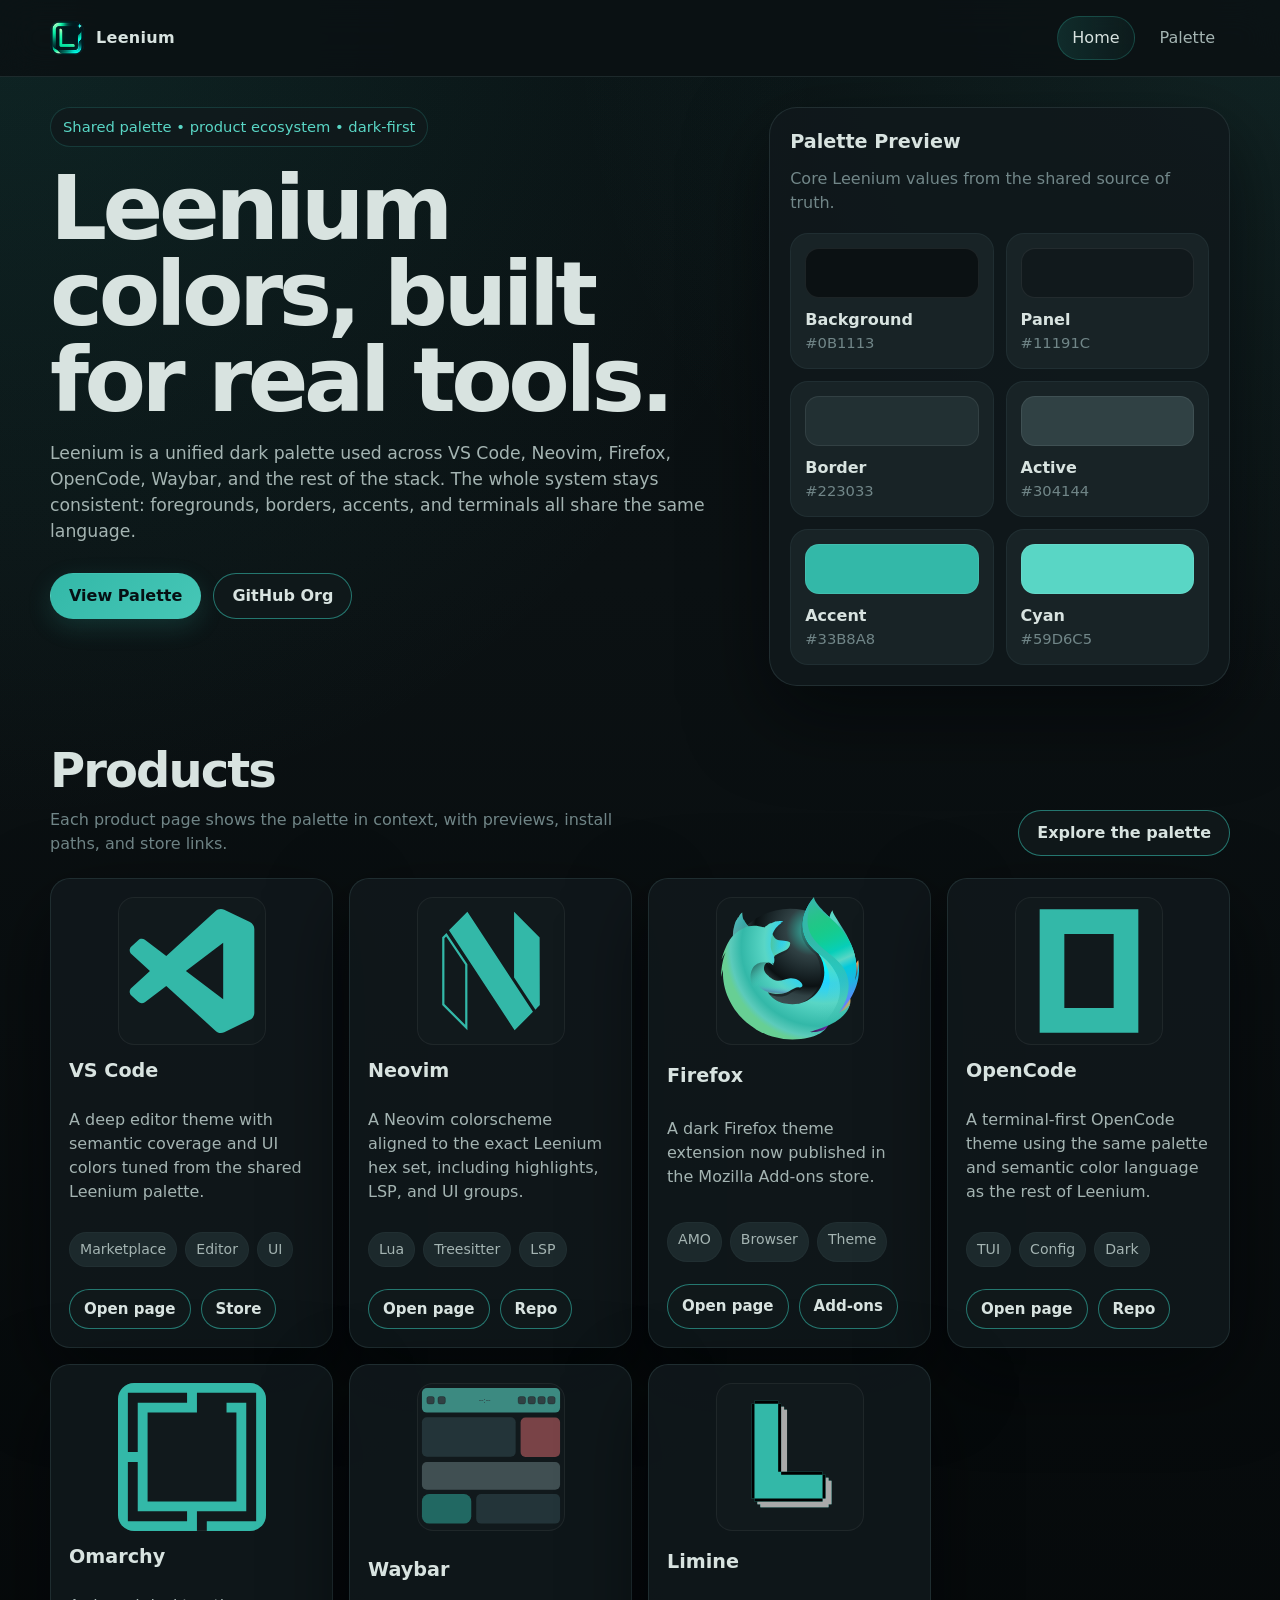
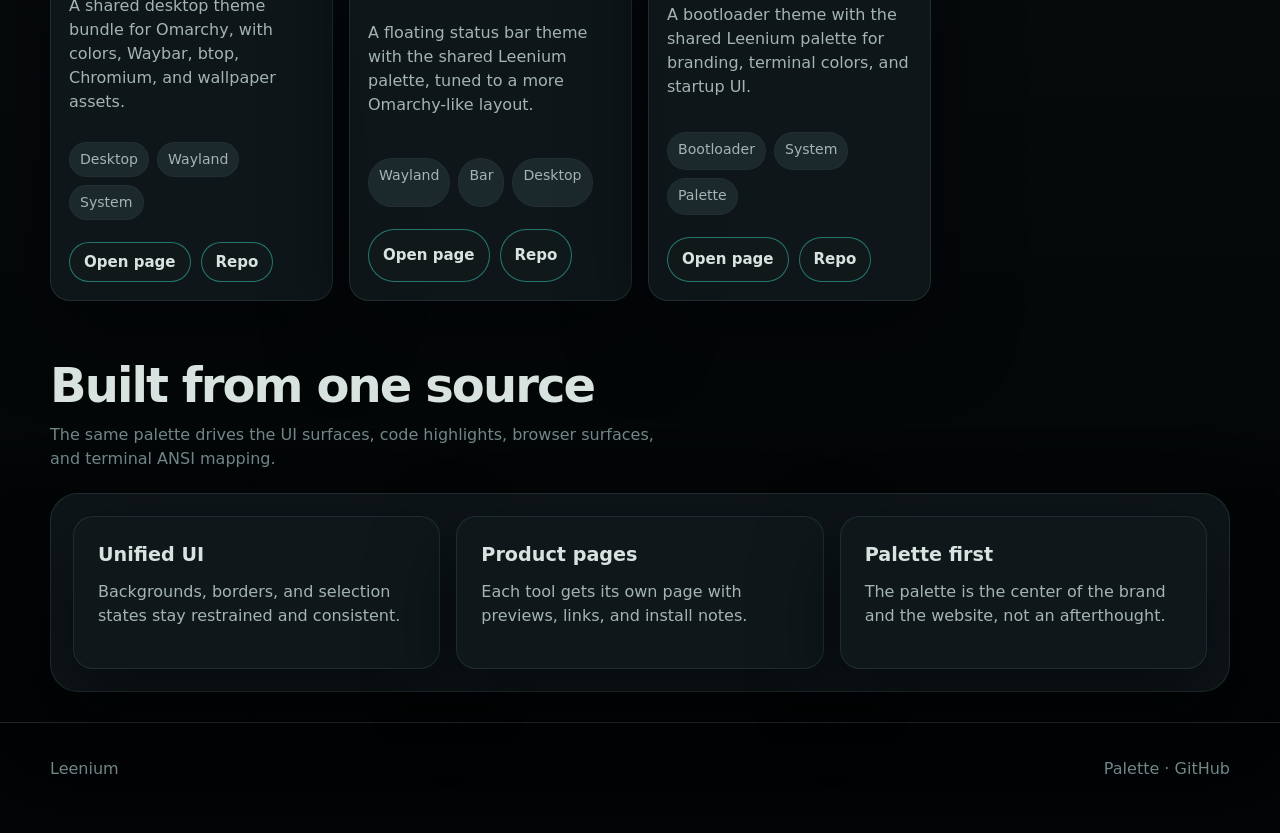
==== index.html @ f68f237d "feat(webpage): add Limine product page and ui improvement" ====
<!doctype html>
<html lang="en">
<head>
  <meta charset="utf-8" />
  <meta name="viewport" content="width=device-width, initial-scale=1" />
  <meta name="description" content="Leenium is a shared dark palette and product ecosystem for VS Code, Neovim, Firefox, OpenCode, Waybar, Limine, and more." />
  <title>Leenium</title>
  <link rel="icon" type="image/png" href="assets/favicon.png" />
  <link rel="stylesheet" href="assets/style.css" />
  <script defer src="assets/loader.js"></script>
</head>
<body>
  <header class="topbar">
    <div class="topbar-inner">
      <a class="brand" href="./">
        <img class="brand-logo" src="assets/navbar-logo.png" alt="" aria-hidden="true" />
        <span>Leenium</span>
      </a>
      <nav class="nav" aria-label="Primary">
        <a href="./" aria-current="page">Home</a>
        <a href="palette.html">Palette</a>
      </nav>
    </div>
  </header>

  <main class="page">
    <section class="hero">
      <div class="hero-grid">
        <div>
          <span class="eyebrow">Shared palette • product ecosystem • dark-first</span>
          <h1>Leenium colors, built for real tools.</h1>
           <p class="lede">Leenium is a unified dark palette used across VS Code, Neovim, Firefox, OpenCode, Waybar, and the rest of the stack. The whole system stays consistent: foregrounds, borders, accents, and terminals all share the same language.</p>
          <div class="actions">
            <a class="button" href="palette.html">View Palette</a>
            <a class="button-secondary" href="https://github.com/drunkleen" target="_blank" rel="noreferrer">GitHub Org</a>
          </div>
        </div>

        <aside class="panel palette-panel">
          <div class="section-title">
            <div>
              <h3>Palette Preview</h3>
              <p>Core Leenium values from the shared source of truth.</p>
            </div>
          </div>
          <div class="swatch-grid">
            <div class="swatch"><div class="sample tone-100"></div><strong>Background</strong><span>#0B1113</span></div>
            <div class="swatch"><div class="sample tone-200"></div><strong>Panel</strong><span>#11191C</span></div>
            <div class="swatch"><div class="sample tone-400"></div><strong>Border</strong><span>#223033</span></div>
            <div class="swatch"><div class="sample tone-500"></div><strong>Active</strong><span>#304144</span></div>
            <div class="swatch"><div class="sample tone-teal"></div><strong>Accent</strong><span>#33B8A8</span></div>
            <div class="swatch"><div class="sample tone-cyan"></div><strong>Cyan</strong><span>#59D6C5</span></div>
          </div>
        </aside>
      </div>
    </section>

    <section class="section">
      <div class="section-title">
        <div>
          <h2>Products</h2>
          <p>Each product page shows the palette in context, with previews, install paths, and store links.</p>
        </div>
        <a class="button-inline" href="palette.html">Explore the palette</a>
      </div>

      <div class="product-grid-cards">
        <article class="product-card">
          <div class="product-mark"><img src="assets/logos/vscode.svg" alt="VS Code mark" /></div>
          <h3>VS Code</h3>
          <p>A deep editor theme with semantic coverage and UI colors tuned from the shared Leenium palette.</p>
          <div class="tag-row">
            <span class="tag">Marketplace</span>
            <span class="tag">Editor</span>
            <span class="tag">UI</span>
          </div>
          <div class="link-row">
            <a class="button-secondary button-mini" href="products/vscode.html">Open page</a>
            <a class="button-secondary button-mini" href="https://marketplace.visualstudio.com/items?itemName=drunkleen.leenium-theme" target="_blank" rel="noreferrer">Store</a>
          </div>
        </article>

        <article class="product-card">
          <div class="product-mark"><img src="assets/logos/nvim.svg" alt="Neovim mark" /></div>
          <h3>Neovim</h3>
          <p>A Neovim colorscheme aligned to the exact Leenium hex set, including highlights, LSP, and UI groups.</p>
          <div class="tag-row">
            <span class="tag">Lua</span>
            <span class="tag">Treesitter</span>
            <span class="tag">LSP</span>
          </div>
          <div class="link-row">
            <a class="button-secondary button-mini" href="products/nvim.html">Open page</a>
            <a class="button-secondary button-mini" href="https://github.com/drunkleen/leenium.nvim" target="_blank" rel="noreferrer">Repo</a>
          </div>
        </article>

        <article class="product-card">
          <div class="product-mark"><img src="assets/logos/firefox.svg" alt="Firefox mark" /></div>
          <h3>Firefox</h3>
          <p>A dark Firefox theme extension now published in the Mozilla Add-ons store.</p>
          <div class="tag-row">
            <span class="tag">AMO</span>
            <span class="tag">Browser</span>
            <span class="tag">Theme</span>
          </div>
          <div class="link-row">
            <a class="button-secondary button-mini" href="products/firefox.html">Open page</a>
            <a class="button-secondary button-mini" href="https://addons.mozilla.org/en-US/firefox/addon/leenium/" target="_blank" rel="noreferrer">Add-ons</a>
          </div>
        </article>

        <article class="product-card">
          <div class="product-mark"><img src="assets/logos/opencode.svg" alt="OpenCode mark" /></div>
          <h3>OpenCode</h3>
          <p>A terminal-first OpenCode theme using the same palette and semantic color language as the rest of Leenium.</p>
          <div class="tag-row">
            <span class="tag">TUI</span>
            <span class="tag">Config</span>
            <span class="tag">Dark</span>
          </div>
          <div class="link-row">
            <a class="button-secondary button-mini" href="products/opencode.html">Open page</a>
            <a class="button-secondary button-mini" href="https://github.com/drunkleen/leenium.opencode" target="_blank" rel="noreferrer">Repo</a>
          </div>
        </article>

        <article class="product-card">
          <div class="product-mark"><img src="assets/logos/omarchy.svg" alt="Omarchy mark" /></div>
          <h3>Omarchy</h3>
          <p>A shared desktop theme bundle for Omarchy, with colors, Waybar, btop, Chromium, and wallpaper assets.</p>
          <div class="tag-row">
            <span class="tag">Desktop</span>
            <span class="tag">Wayland</span>
            <span class="tag">System</span>
          </div>
          <div class="link-row">
            <a class="button-secondary button-mini" href="products/omarchy.html">Open page</a>
            <a class="button-secondary button-mini" href="https://github.com/drunkleen/leenium.omarchy" target="_blank" rel="noreferrer">Repo</a>
          </div>
        </article>

        <article class="product-card">
          <div class="product-mark"><img src="assets/logos/waybar.svg" alt="Waybar mark" /></div>
          <h3>Waybar</h3>
          <p>A floating status bar theme with the shared Leenium palette, tuned to a more Omarchy-like layout.</p>
          <div class="tag-row">
            <span class="tag">Wayland</span>
            <span class="tag">Bar</span>
            <span class="tag">Desktop</span>
          </div>
          <div class="link-row">
            <a class="button-secondary button-mini" href="products/waybar.html">Open page</a>
            <a class="button-secondary button-mini" href="https://github.com/drunkleen/leenium.waybar" target="_blank" rel="noreferrer">Repo</a>
          </div>
        </article>

        <article class="product-card">
          <div class="product-mark"><img src="assets/logos/limine.svg" alt="Limine mark" /></div>
          <h3>Limine</h3>
          <p>A bootloader theme with the shared Leenium palette for branding, terminal colors, and startup UI.</p>
          <div class="tag-row">
            <span class="tag">Bootloader</span>
            <span class="tag">System</span>
            <span class="tag">Palette</span>
          </div>
          <div class="link-row">
            <a class="button-secondary button-mini" href="products/limine.html">Open page</a>
            <a class="button-secondary button-mini" href="https://github.com/drunkleen/leenium.limine" target="_blank" rel="noreferrer">Repo</a>
          </div>
        </article>
      </div>
    </section>

    <section class="section">
      <div class="section-title">
        <div>
          <h2>Built from one source</h2>
          <p>The same palette drives the UI surfaces, code highlights, browser surfaces, and terminal ANSI mapping.</p>
        </div>
      </div>

      <div class="panel" style="padding: 22px;">
        <div class="feature-grid grid-3">
          <div class="detail-card" style="margin: 0;">
            <h3>Unified UI</h3>
            <p>Backgrounds, borders, and selection states stay restrained and consistent.</p>
          </div>
          <div class="detail-card" style="margin: 0;">
            <h3>Product pages</h3>
            <p>Each tool gets its own page with previews, links, and install notes.</p>
          </div>
          <div class="detail-card" style="margin: 0;">
            <h3>Palette first</h3>
            <p>The palette is the center of the brand and the website, not an afterthought.</p>
          </div>
        </div>
      </div>
    </section>
  </main>

  <footer class="footer">
    <div class="page footer-inner">
      <span>Leenium</span>
      <span><a href="palette.html">Palette</a> · <a href="https://github.com/drunkleen" target="_blank" rel="noreferrer">GitHub</a></span>
    </div>
  </footer>
</body>
</html>
---- assets/style.css ----
:root {
  --bg: #0b1113;
  --bg-elevated: #11191c;
  --bg-popup: #182326;
  --bg-hover: #223033;
  --bg-active: #304144;
  --bg-selection: #365156;
  --fg: #d8e3e0;
  --fg-soft: #a4b4b2;
  --fg-muted: #718688;
  --accent: #33b8a8;
  --cyan: #59d6c5;
  --emerald: #4dba7a;
  --blue: #5e9bff;
  --yellow: #d9c76b;
  --orange: #f4a259;
  --red: #e16f73;
  --shadow: 0 30px 80px rgba(2, 4, 5, 0.55);
  --radius-xl: 28px;
  --radius-lg: 20px;
  --radius-md: 16px;
  --radius-sm: 12px;
  --page-width: 1180px;
}

* {
  box-sizing: border-box;
}

html {
  scroll-behavior: smooth;
}

body {
  margin: 0;
  font-family: Inter, ui-sans-serif, system-ui, -apple-system, BlinkMacSystemFont, "Segoe UI", sans-serif;
  background:
    radial-gradient(circle at top left, rgba(51, 184, 168, 0.12), transparent 30%),
    radial-gradient(circle at top right, rgba(89, 214, 197, 0.10), transparent 26%),
    linear-gradient(180deg, #091012 0%, #0b1113 24%, #020405 100%);
  color: var(--fg);
  line-height: 1.5;
}

body.has-nav-open {
  overflow: hidden;
}

a {
  color: inherit;
  text-decoration: none;
}

a:hover {
  color: var(--cyan);
}

img {
  display: block;
  max-width: 100%;
}

.page-loader {
  position: fixed;
  inset: 0;
  z-index: 999;
  display: grid;
  place-items: center;
  background: rgba(2, 4, 5, 0.72);
  backdrop-filter: blur(18px);
  opacity: 1;
  transition: opacity 180ms ease, visibility 180ms ease;
}

.page-loader.is-hidden {
  opacity: 0;
  visibility: hidden;
  pointer-events: none;
}

.page-loader-card {
  display: grid;
  justify-items: center;
  gap: 14px;
  padding: 26px 30px;
  border-radius: 24px;
  background: rgba(17, 25, 28, 0.94);
  border: 1px solid rgba(34, 48, 51, 0.92);
  box-shadow: var(--shadow);
}

.page-loader-mark {
  width: 58px;
  height: 58px;
  border-radius: 18px;
  border: 2px solid rgba(89, 214, 197, 0.16);
  border-top-color: var(--cyan);
  border-right-color: var(--accent);
  animation: loader-spin 0.9s linear infinite;
}

.page-loader-title {
  font-weight: 700;
  letter-spacing: 0.02em;
}

.page-loader-subtitle {
  color: var(--fg-muted);
  font-size: 0.94rem;
}

@keyframes loader-spin {
  to { transform: rotate(360deg); }
}

@media (prefers-reduced-motion: reduce) {
  html {
    scroll-behavior: auto;
  }

  .page-loader,
  .page-loader-mark,
  .button,
  .button-secondary,
  .button-inline,
  .nav,
  .nav a,
  .nav-toggle,
  .nav-backdrop,
  .nav-toggle-bars span {
    transition: none;
    animation: none;
  }

  .button:hover,
  .button-secondary:hover,
  .button-inline:hover,
  .nav a:hover,
  .nav-toggle:hover {
    transform: none;
  }
}

.page {
  width: min(var(--page-width), calc(100% - 32px));
  margin: 0 auto;
}

.topbar {
  position: sticky;
  top: 0;
  z-index: 20;
  backdrop-filter: blur(18px);
  background: rgba(11, 17, 19, 0.86);
  border-bottom: 1px solid rgba(34, 48, 51, 0.8);
}

.topbar-inner {
  width: min(var(--page-width), calc(100% - 32px));
  margin: 0 auto;
  position: relative;
  z-index: 21;
  display: flex;
  flex-wrap: wrap;
  align-items: center;
  justify-content: space-between;
  gap: 18px;
  padding: 16px 0;
}

.brand {
  display: flex;
  align-items: center;
  gap: 12px;
  font-weight: 700;
  letter-spacing: 0.02em;
}

.brand-logo {
  width: 34px;
  height: 34px;
  border-radius: 10px;
  object-fit: cover;
  box-shadow: inset 0 0 0 1px rgba(242, 248, 246, 0.12);
}

.brand-mark {
  width: 34px;
  height: 34px;
  border-radius: 10px;
  background: linear-gradient(135deg, var(--accent), var(--cyan));
  box-shadow: inset 0 0 0 1px rgba(242, 248, 246, 0.12);
}

.nav {
  display: flex;
  flex-wrap: wrap;
  justify-content: flex-end;
  gap: 10px;
}

.nav-toggle {
  display: none;
  align-items: center;
  gap: 10px;
  min-height: 44px;
  padding: 0 14px;
  border-radius: 999px;
  border: 1px solid rgba(34, 48, 51, 0.95);
  background: rgba(17, 25, 28, 0.88);
  color: var(--fg);
  font: inherit;
  font-weight: 700;
  cursor: pointer;
}

.nav-toggle:hover {
  transform: translateY(-1px);

  background: rgba(24, 36, 39, 0.92);
  border-color: rgba(51, 184, 168, 0.65);

  box-shadow:
    0 8px 24px rgba(2, 4, 5, 0.28),
    0 0 18px rgba(51, 184, 168, 0.1);
}

.nav-toggle:active {
  transform: scale(0.96);
}

.nav-toggle-bars {
  width: 18px;
  display: grid;
  gap: 3px;
}

.nav-toggle-bars span {
  display: block;
  height: 2px;
  border-radius: 999px;
  background: currentColor;
  transition: transform 180ms ease, opacity 180ms ease;
}

.topbar.is-nav-open .nav-toggle-bars span:nth-child(1) {
  transform: translateY(5px) rotate(45deg);
}

.topbar.is-nav-open .nav-toggle-bars span:nth-child(2) {
  opacity: 0;
}

.topbar.is-nav-open .nav-toggle-bars span:nth-child(3) {
  transform: translateY(-5px) rotate(-45deg);
}

.nav-toggle:focus-visible {
  outline: 2px solid var(--cyan);
  outline-offset: 3px;
}

.nav-backdrop {
  position: fixed;
  inset: 0;
  z-index: 19;
  background: rgba(2, 4, 5, 0.58);
  backdrop-filter: blur(4px);
  opacity: 0;
  visibility: hidden;
  pointer-events: none;
  transition: opacity 220ms ease, visibility 220ms ease;
}

.nav-backdrop.is-visible {
  opacity: 1;
  visibility: visible;
  pointer-events: auto;
}

.nav a {
  padding: 9px 14px;
  border-radius: 999px;
  color: var(--fg-soft);
  border: 1px solid transparent;
}

.nav a[aria-current="page"],
.nav a.is-active {
  color: var(--fg);

  background:
    linear-gradient(
      90deg,
      rgba(51, 184, 168, 0.16),
      rgba(51, 184, 168, 0.05)
    );

  border-color: rgba(51, 184, 168, 0.26);
}

.nav a[aria-current="page"]::before,
.nav a.is-active::before {
  content: "";

  width: 4px;
  height: 18px;
  flex-shrink: 0;

  border-radius: 999px;

  background: linear-gradient(
    to bottom,
    var(--accent),
    var(--cyan)
  );

  box-shadow: 0 0 12px rgba(51, 184, 168, 0.45);
}

.topbar.is-nav-open .nav {
  max-height: min(72vh, 420px);

  overflow-y: auto;
  overscroll-behavior: contain;

  scrollbar-width: none;
}

.topbar.is-nav-open .nav::-webkit-scrollbar {
  display: none;
}

.hero,
.section,
.product-hero {
  padding: 30px 0;
}

.hero-grid,
.product-grid {
  display: grid;
  grid-template-columns: 1.2fr 0.8fr;
  gap: 28px;
  align-items: start;
}

.eyebrow {
  display: inline-flex;
  align-items: center;
  gap: 8px;
  padding: 8px 12px;
  border-radius: 999px;
  border: 1px solid rgba(51, 184, 168, 0.2);
  background: rgba(17, 25, 28, 0.8);
  color: var(--cyan);
  font-size: 0.92rem;
}

h1,
h2,
h3,
p {
  margin-top: 0;
}

h1 {
  font-size: clamp(3rem, 7vw, 5.8rem);
  line-height: 0.96;
  margin: 18px 0 18px;
  letter-spacing: -0.05em;
}

h2 {
  font-size: clamp(2rem, 4vw, 3rem);
  line-height: 1;
  letter-spacing: -0.04em;
  margin-bottom: 14px;
}

h3 {
  font-size: 1.2rem;
  margin-bottom: 10px;
}

.lede {
  max-width: 62ch;
  color: var(--fg-soft);
  font-size: 1.08rem;
}

.actions {
  display: flex;
  flex-wrap: wrap;
  gap: 12px;
  margin-top: 28px;
}

.button,
.button-secondary,
.button-inline {
  position: relative;
  overflow: hidden;

  display: inline-flex;
  align-items: center;
  justify-content: center;
  gap: 10px;

  min-height: 46px;
  padding: 0 18px;

  border-radius: 999px;
  border: 1px solid transparent;

  font-weight: 700;
  cursor: pointer;

  transition:
    transform .28s cubic-bezier(.22,1,.36,1),
    box-shadow .28s cubic-bezier(.22,1,.36,1),
    background-color .28s ease,
    border-color .28s ease,
    color .28s ease;
}

.button-mini {
  min-height: 40px;
  padding: 0 14px;
  font-size: 0.94rem;
}

.button {
  color: #061013;

  background: linear-gradient(
      135deg,
      var(--accent),
      var(--cyan)
  );

  background-size: 200% 200%;

  box-shadow:
      0 8px 24px rgba(51,184,168,.18);
}

.button-secondary,
.button-inline {
  background: rgba(17,25,28,.85);

  border-color: rgba(51,184,168,.6);

  box-shadow:
      inset 0 0 0 0 rgba(51,184,168,.15);
}

.button-secondary:hover,
.button-inline:hover {
  transform: translateY(-3px);

  background: rgba(51,184,168,.14);

  border-color: var(--accent);

  box-shadow:
      inset 0 0 20px rgba(51,184,168,.08),
      0 10px 30px rgba(51,184,168,.18);
}

.button:hover {
  transform: translateY(-3px) scale(1.02);

  background-position: 100% 0;

  box-shadow:
      0 16px 40px rgba(51,184,168,.28),
      0 0 24px rgba(51,184,168,.25);

  color: #061013;
}

.button-secondary:hover,
.button-inline:hover {
  color: var(--fg);
}

.button::before,
.button-secondary::before,
.button-inline::before {
    content: "";

    position: absolute;
    inset: 0;

    background: linear-gradient(
        120deg,
        transparent 20%,
        rgba(255,255,255,.35) 50%,
        transparent 80%
    );

    transform: translateX(-120%);
    transition: transform .7s ease;
}

.button:hover::before,
.button-secondary:hover::before,
.button-inline:hover::before {
    transform: translateX(120%);
}

.button:active,
.button-secondary:active,
.button-inline:active {
    transform: translateY(1px) scale(.98);
    transition-duration: .08s;
}

.panel {
  background: rgba(17, 25, 28, 0.88);
  border: 1px solid rgba(34, 48, 51, 0.95);
  border-radius: var(--radius-xl);
  box-shadow: var(--shadow);
}

.palette-panel {
  padding: 20px;
}

.palette-panel .section-title {
  margin-bottom: 18px;
}

.swatch-grid {
  display: grid;
  grid-template-columns: repeat(2, minmax(0, 1fr));
  gap: 12px;
}

.swatch {
  padding: 14px;
  border-radius: 18px;
  background: var(--bg-popup);
  border: 1px solid rgba(34, 48, 51, 0.9);
}

.swatch .sample {
  height: 50px;
  border-radius: 14px;
  border: 1px solid rgba(242, 248, 246, 0.08);
  margin-bottom: 10px;
}

.swatch strong,
.swatch span {
  display: block;
}

.swatch span {
  color: var(--fg-muted);
  font-size: 0.92rem;
}

.feature-grid,
.product-grid-cards,
.mini-grid {
  display: grid;
  gap: 16px;
}

.grid-3 {
  grid-template-columns: repeat(3, minmax(0, 1fr));
}

.swatch-grid-wide {
  grid-template-columns: repeat(4, minmax(0, 1fr));
}

.product-grid-cards {
  grid-template-columns: repeat(4, minmax(0, 1fr));
}

.product-card,
.detail-card,
.info-card,
.preview-card {
  background: rgba(17, 25, 28, 0.88);
  border: 1px solid rgba(34, 48, 51, 0.9);
  border-radius: var(--radius-lg);
  box-shadow: var(--shadow);
}

.product-card {
  padding: 18px;
  display: grid;
  gap: 12px;
}

.product-heading {
  display: flex;
  align-items: center;
  gap: 16px;
  margin-bottom: 6px;
}

.product-mark-large {
  width: 200px;
  height: 200px;
  border-radius: 18px;
  flex: 0 0 auto;
}

.product-mark {
  width: 160px;
  height: 160px;
  border-radius: 16px;
  display: grid;
  place-items: center;
  background: var(--bg-elevated);
  box-shadow: inset 0 0 0 1px rgba(242, 248, 246, 0.06);
  overflow: hidden;
}

.product-card .product-mark {
  width: 148px;
  height: 148px;
  justify-self: center;
}

.product-mark svg {
  width: 100%;
  height: 100%;
  display: block;
}

.product-mark img {
  width: 100%;
  height: 100%;
  display: block;
  object-fit: contain;
}

.mark-stroke {
  fill: none;
  stroke: #061013;
  stroke-width: 4;
  stroke-linecap: round;
  stroke-linejoin: round;
}

.mark-fill {
  fill: #061013;
}

.mark-accent {
  fill: var(--bg);
}

.product-card p,
.detail-card p,
.info-card p {
  color: var(--fg-soft);
}

.tag-row {
  display: flex;
  flex-wrap: wrap;
  gap: 8px;
}

.tag {
  font-size: 0.88rem;
  padding: 6px 10px;
  border-radius: 999px;
  background: rgba(34, 48, 51, 0.75);
  color: var(--fg-soft);
  border: 1px solid rgba(34, 48, 51, 0.95);
}

.link-row {
  display: flex;
  flex-wrap: wrap;
  gap: 10px;
  margin-top: 10px;
}

.link-row a {
  color: inherit;
}

.link-list a {
  color: var(--cyan);
}

.table-wrap {
  overflow-x: auto;
  border-radius: var(--radius-lg);
  border: 1px solid rgba(34, 48, 51, 0.9);
  background: rgba(17, 25, 28, 0.88);
  box-shadow: var(--shadow);
}

table {
  width: 100%;
  border-collapse: collapse;
  min-width: 680px;
}

th,
td {
  padding: 14px 16px;
  border-bottom: 1px solid rgba(34, 48, 51, 0.8);
  text-align: left;
  vertical-align: top;
}

th {
  color: var(--fg);
  background: rgba(24, 35, 38, 0.85);
}

td {
  color: var(--fg-soft);
}

.table-swatch {
  width: 22px;
  height: 22px;
  border-radius: 6px;
  border: 2px solid rgb(255, 255, 255);
  display: inline-block;
  vertical-align: middle;
  flex: 0 0 auto;
}

.hex-with-swatch {
  display: inline-flex;
  align-items: center;
  gap: 10px;
}

.hex-with-swatch code {
  padding: 0;
  background: transparent;
  border: 0;
  color: inherit;
}

.footer {
  padding: 34px 0 52px;
  color: var(--fg-muted);
  border-top: 1px solid rgba(34, 48, 51, 0.8);
}

.footer-inner {
  display: flex;
  flex-wrap: wrap;
  justify-content: space-between;
  gap: 12px;
}

.product-shell {
  padding-bottom: 56px;
}

.preview-card {
  overflow: hidden;
}

.preview-card img {
  width: 100%;
  height: auto;
}

.waybar-preview {
  grid-column: 1 / -1;
}

.waybar-preview .waybar-preview-shell {
  padding: 14px;
  background: rgba(17, 25, 28, 0.88);
  border: 1px solid rgba(34, 48, 51, 0.9);
  border-radius: var(--radius-lg);
  box-shadow: var(--shadow);
}

.waybar-preview img {
  width: 100%;
  height: auto;
  display: block;
  border-radius: 12px;
}

.detail-card {
  padding: 24px;
}

.list {
  margin: 0;
  padding-left: 18px;
  color: var(--fg-soft);
}

.list li + li {
  margin-top: 8px;
}

.code {
  padding: 14px 16px;
  border-radius: 14px;
  background: #020405;
  color: var(--fg);
  border: 1px solid rgba(34, 48, 51, 0.9);
  overflow-x: auto;
}

.section-title {
  display: flex;
  flex-wrap: wrap;
  justify-content: space-between;
  align-items: end;
  gap: 10px;
  margin-bottom: 22px;
}

.section-title p {
  max-width: 60ch;
  color: var(--fg-muted);
  margin: 0;
}

.tone-0 { background: #020405; }
.tone-100 { background: #0b1113; }
.tone-200 { background: #11191c; }
.tone-300 { background: #182326; }
.tone-400 { background: #223033; }
.tone-500 { background: #304144; }
.tone-600 { background: #4a5f62; }
.tone-700 { background: #718688; }
.tone-800 { background: #a4b4b2; }
.tone-900 { background: #d8e3e0; }
.tone-950 { background: #f2f8f6; }
.tone-cyan { background: #59d6c5; }
.tone-teal { background: #33b8a8; }
.tone-emerald { background: #4dba7a; }
.tone-blue { background: #5e9bff; }
.tone-yellow { background: #d9c76b; }
.tone-orange { background: #f4a259; }
.tone-red { background: #e16f73; }
.tone-selection { background: #365156; }

@media (max-width: 980px) {
  .hero-grid,
  .product-grid,
  .product-grid-cards,
  .grid-3 {
    grid-template-columns: 1fr;
  }

  /* .swatch-grid-wide {
    grid-template-columns: 1fr;
  } */

  .topbar-inner {
    align-items: center;
  }

  .nav-toggle {
    display: inline-flex;
    margin-left: auto;
  }

  .nav {
    position: absolute;
    top: calc(100% + 12px);
    left: 0;
    right: 0;
    z-index: 22;

    display: flex;
    flex-direction: column;
    gap: 6px;

    width: auto;
    padding: 10px;

    opacity: 0;
    visibility: hidden;
    pointer-events: none;

    transform: translateY(-10px) scale(0.98);
    transform-origin: top center;

    border: 1px solid rgba(51, 184, 168, 0.16);
    border-radius: 20px;

    background:
      linear-gradient(
        145deg,
        rgba(24, 35, 38, 0.98),
        rgba(13, 21, 23, 0.98)
      );

    box-shadow:
      0 24px 60px rgba(2, 4, 5, 0.48),
      inset 0 1px 0 rgba(255, 255, 255, 0.03);

    backdrop-filter: blur(18px);
    -webkit-backdrop-filter: blur(18px);

    transition:
      opacity 220ms ease,
      transform 260ms cubic-bezier(.22, 1, .36, 1),
      visibility 220ms ease;
  }

  .topbar.is-nav-open .nav {
    opacity: 1;
    visibility: visible;
    pointer-events: auto;

    transform: translateY(0) scale(1);
  }

  .topbar.is-nav-open .nav::-webkit-scrollbar {
    display: none;
  }

  .topbar.is-nav-open .nav a {
    width: 100%;
    justify-content: flex-start;
  }

  .nav a {
    position: relative;

    display: flex;
    align-items: center;
    justify-content: flex-start;
    gap: 10px;

    width: 100%;
    min-height: 46px;
    padding: 11px 14px;

    color: var(--muted);
    text-align: left;
    text-decoration: none;

    border: 1px solid transparent;
    border-radius: 13px;

    transition:
      color 180ms ease,
      background-color 180ms ease,
      border-color 180ms ease,
      transform 220ms cubic-bezier(.22, 1, .36, 1);
  }

  .nav a:hover {
    color: var(--fg);

    background: rgba(51, 184, 168, 0.1);
    border-color: rgba(51, 184, 168, 0.22);

    transform: translateX(3px);
  }

  /* .swatch-grid {
    grid-template-columns: 1fr;
  } */
}

@media (max-width: 640px) {
  .page,
  .topbar-inner {
    width: min(var(--page-width), calc(100% - 24px));
  }

  .topbar-inner {
    padding: 12px 0 14px;
  }

  .nav-toggle {
    min-height: 40px;
    padding: 0 12px;
  }

  .nav-toggle-label {
    font-size: 0.94rem;
  }

  .topbar.is-nav-open .nav {
    gap: 8px;
    padding: 12px;
    top: calc(100% + 10px);
  }

  .topbar.is-nav-open .nav a {
    padding: 12px 12px;
  }

  .hero,
  .section,
  .product-hero {
    padding: 52px 0;
  }

  h1 {
    font-size: clamp(2.5rem, 14vw, 4.2rem);
  }
}
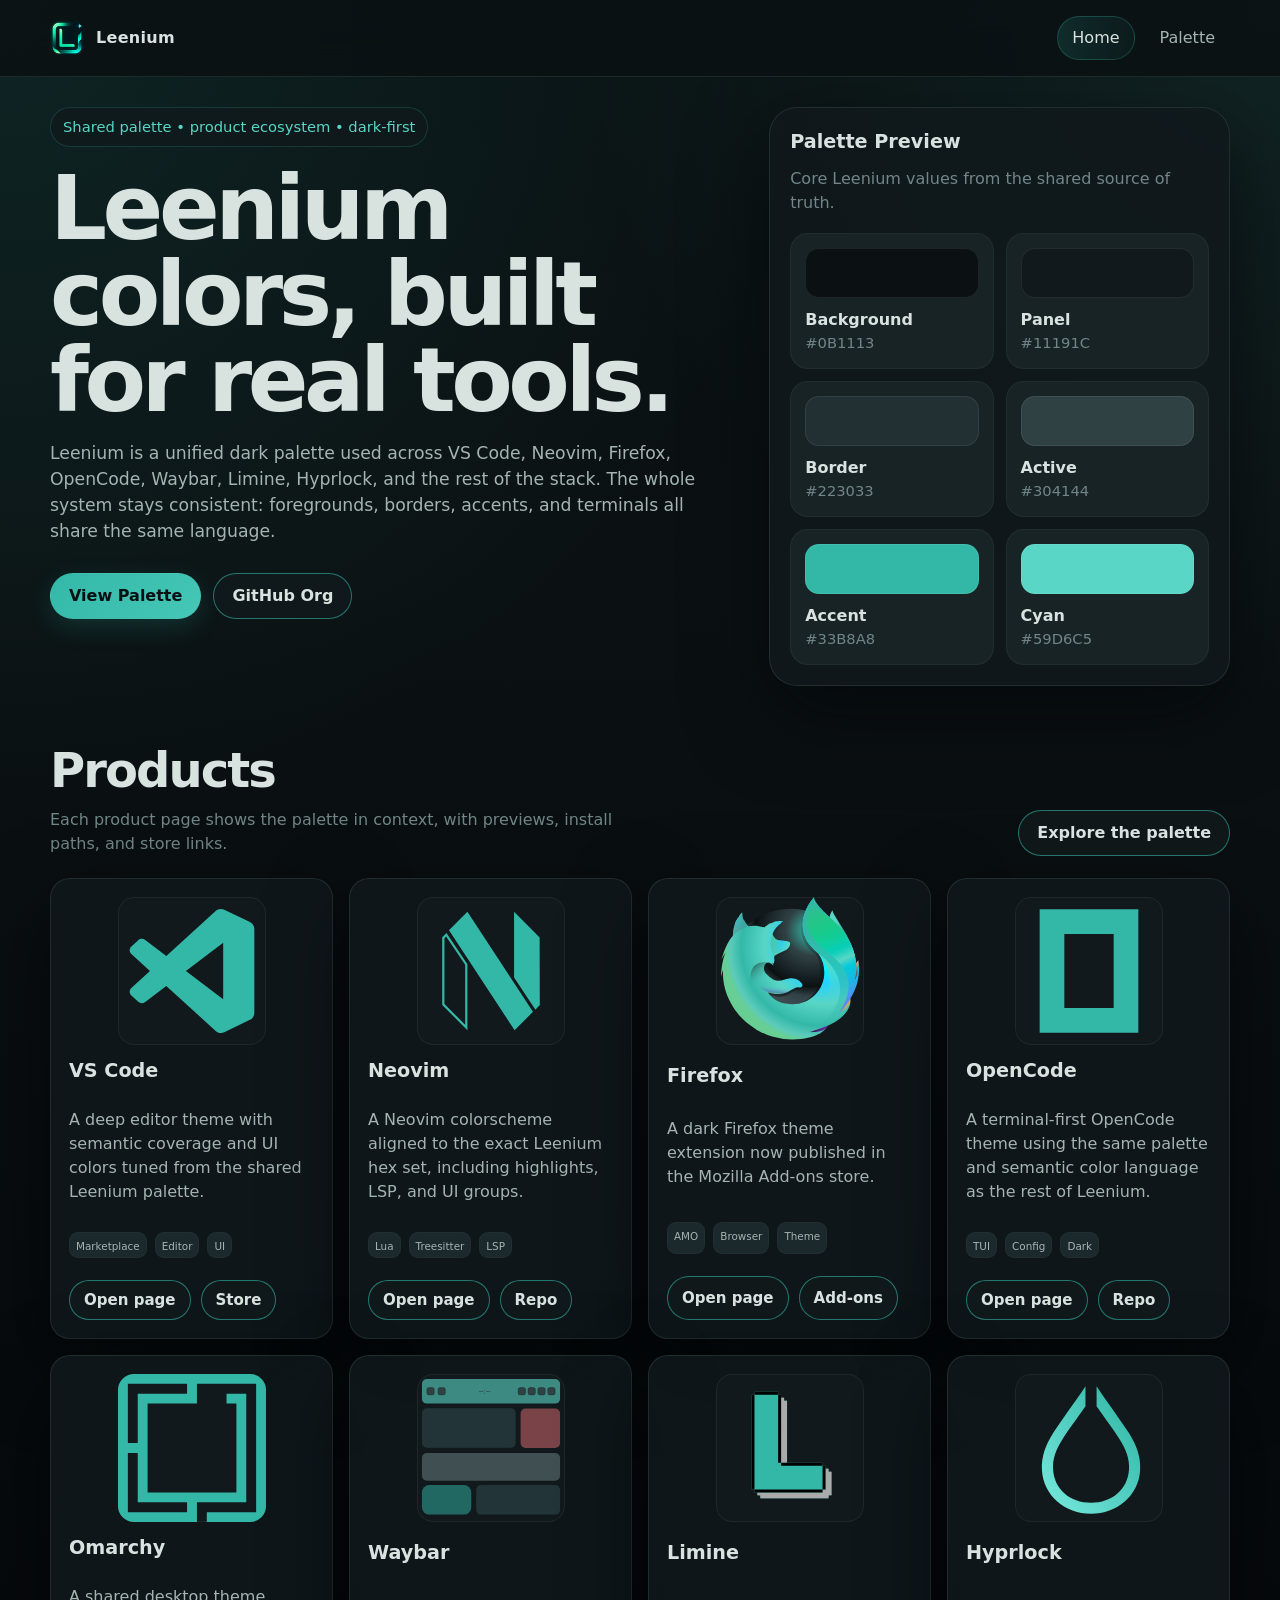
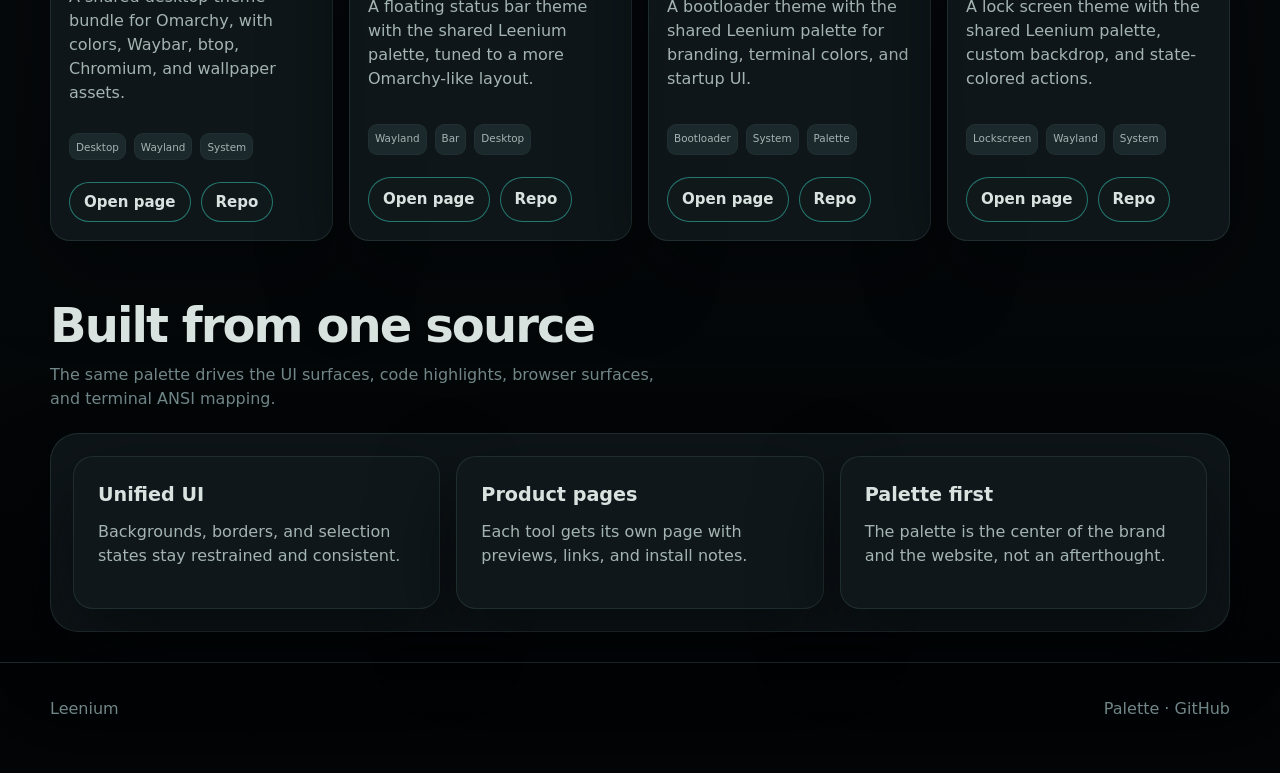
==== commit 365c7066: "Hyrplock added" ====
--- a/index.html
+++ b/index.html
@@ -3,7 +3,7 @@
 <head>
   <meta charset="utf-8" />
   <meta name="viewport" content="width=device-width, initial-scale=1" />
-  <meta name="description" content="Leenium is a shared dark palette and product ecosystem for VS Code, Neovim, Firefox, OpenCode, Waybar, Limine, and more." />
+  <meta name="description" content="Leenium is a shared dark palette and product ecosystem for VS Code, Neovim, Firefox, OpenCode, Waybar, Limine, Hyprlock, and more." />
   <title>Leenium</title>
   <link rel="icon" type="image/png" href="assets/favicon.png" />
   <link rel="stylesheet" href="assets/style.css" />
@@ -29,7 +29,7 @@
         <div>
           <span class="eyebrow">Shared palette • product ecosystem • dark-first</span>
           <h1>Leenium colors, built for real tools.</h1>
-           <p class="lede">Leenium is a unified dark palette used across VS Code, Neovim, Firefox, OpenCode, Waybar, and the rest of the stack. The whole system stays consistent: foregrounds, borders, accents, and terminals all share the same language.</p>
+           <p class="lede">Leenium is a unified dark palette used across VS Code, Neovim, Firefox, OpenCode, Waybar, Limine, Hyprlock, and the rest of the stack. The whole system stays consistent: foregrounds, borders, accents, and terminals all share the same language.</p>
           <div class="actions">
             <a class="button" href="palette.html">View Palette</a>
             <a class="button-secondary" href="https://github.com/drunkleen" target="_blank" rel="noreferrer">GitHub Org</a>
@@ -167,6 +167,21 @@
           <div class="link-row">
             <a class="button-secondary button-mini" href="products/limine.html">Open page</a>
             <a class="button-secondary button-mini" href="https://github.com/drunkleen/leenium.limine" target="_blank" rel="noreferrer">Repo</a>
+          </div>
+        </article>
+
+        <article class="product-card">
+          <div class="product-mark"><img src="assets/logos/hyprland-lock.svg" alt="Hyprlock mark" /></div>
+          <h3>Hyprlock</h3>
+          <p>A lock screen theme with the shared Leenium palette, custom backdrop, and state-colored actions.</p>
+          <div class="tag-row">
+            <span class="tag">Lockscreen</span>
+            <span class="tag">Wayland</span>
+            <span class="tag">System</span>
+          </div>
+          <div class="link-row">
+            <a class="button-secondary button-mini" href="products/hyprlock.html">Open page</a>
+            <a class="button-secondary button-mini" href="https://github.com/drunkleen/leenium.hyprlock" target="_blank" rel="noreferrer">Repo</a>
           </div>
         </article>
       </div>
--- a/assets/style.css
+++ b/assets/style.css
@@ -670,9 +670,9 @@
 }
 
 .tag {
-  font-size: 0.88rem;
-  padding: 6px 10px;
-  border-radius: 999px;
+  font-size: 0.65rem;
+  padding: 6px 6px 3px 6px;
+  border-radius: 9px;
   background: rgba(34, 48, 51, 0.75);
   color: var(--fg-soft);
   border: 1px solid rgba(34, 48, 51, 0.95);
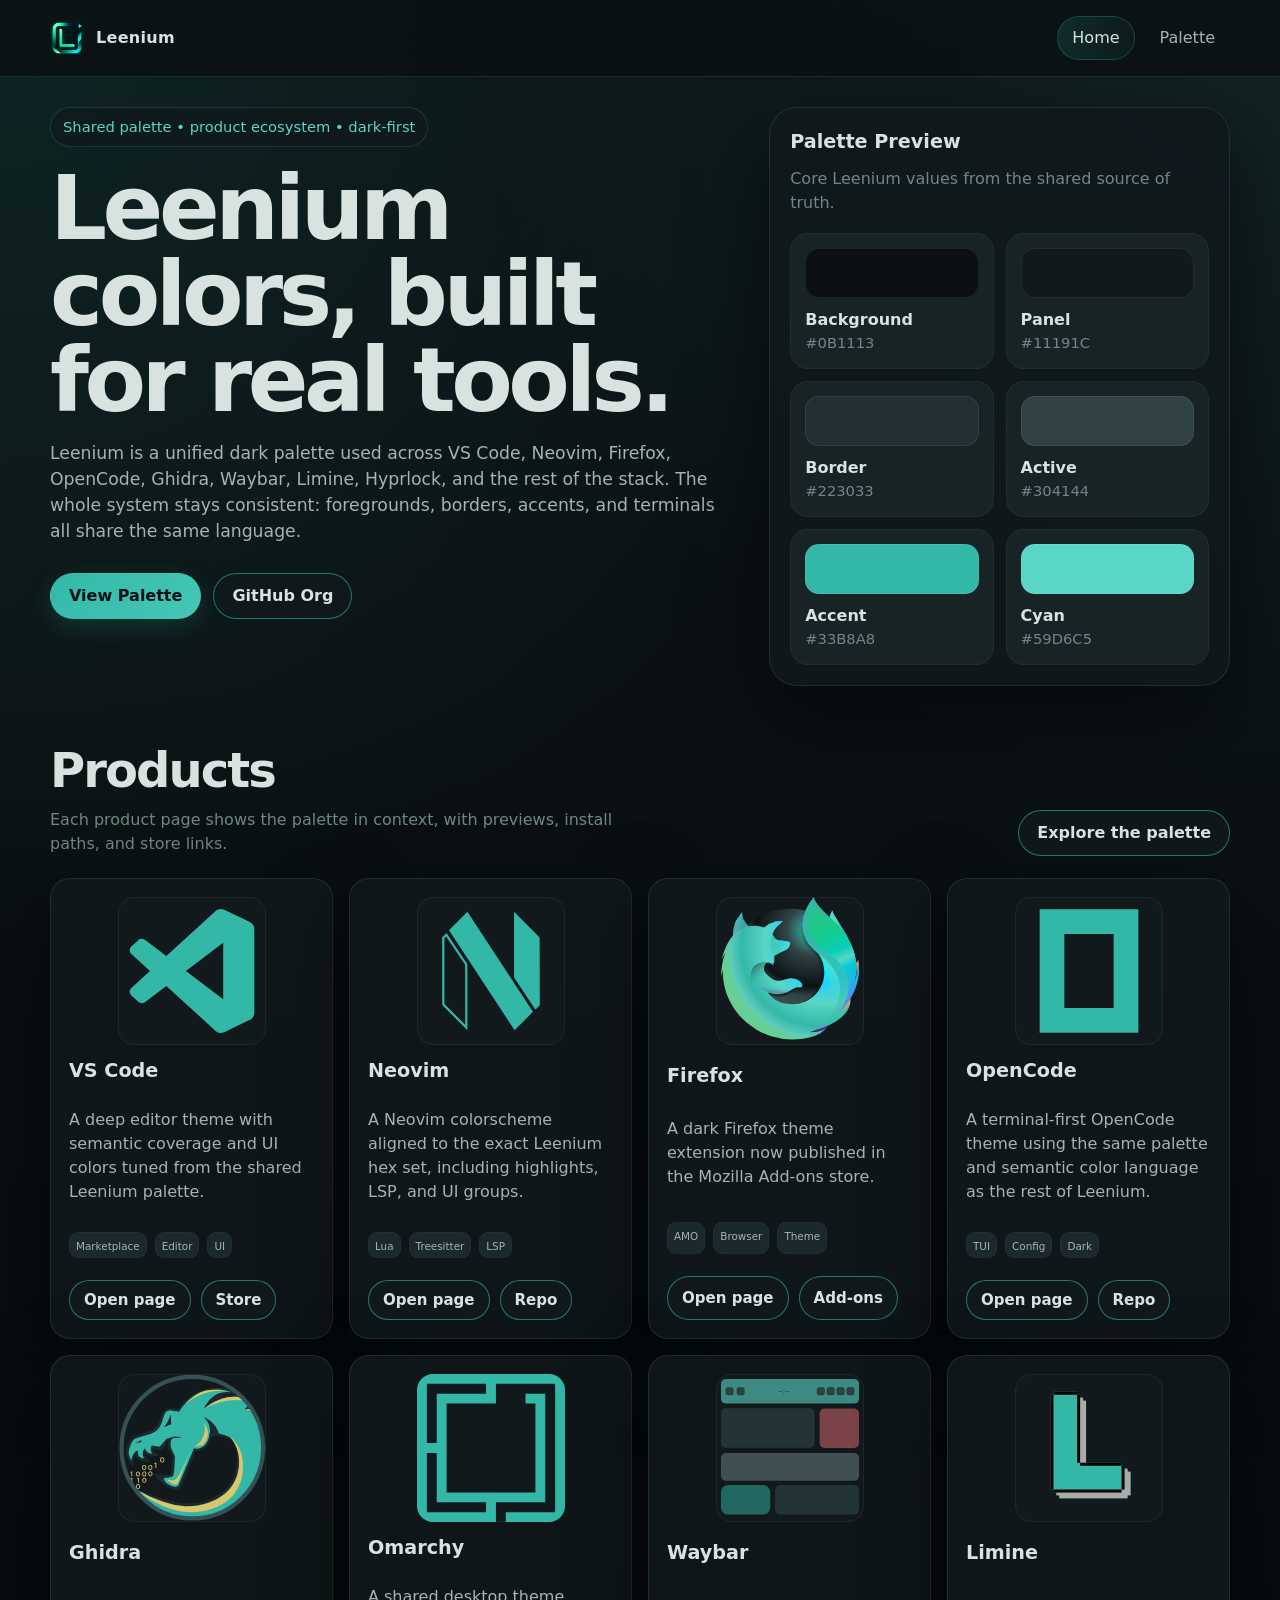
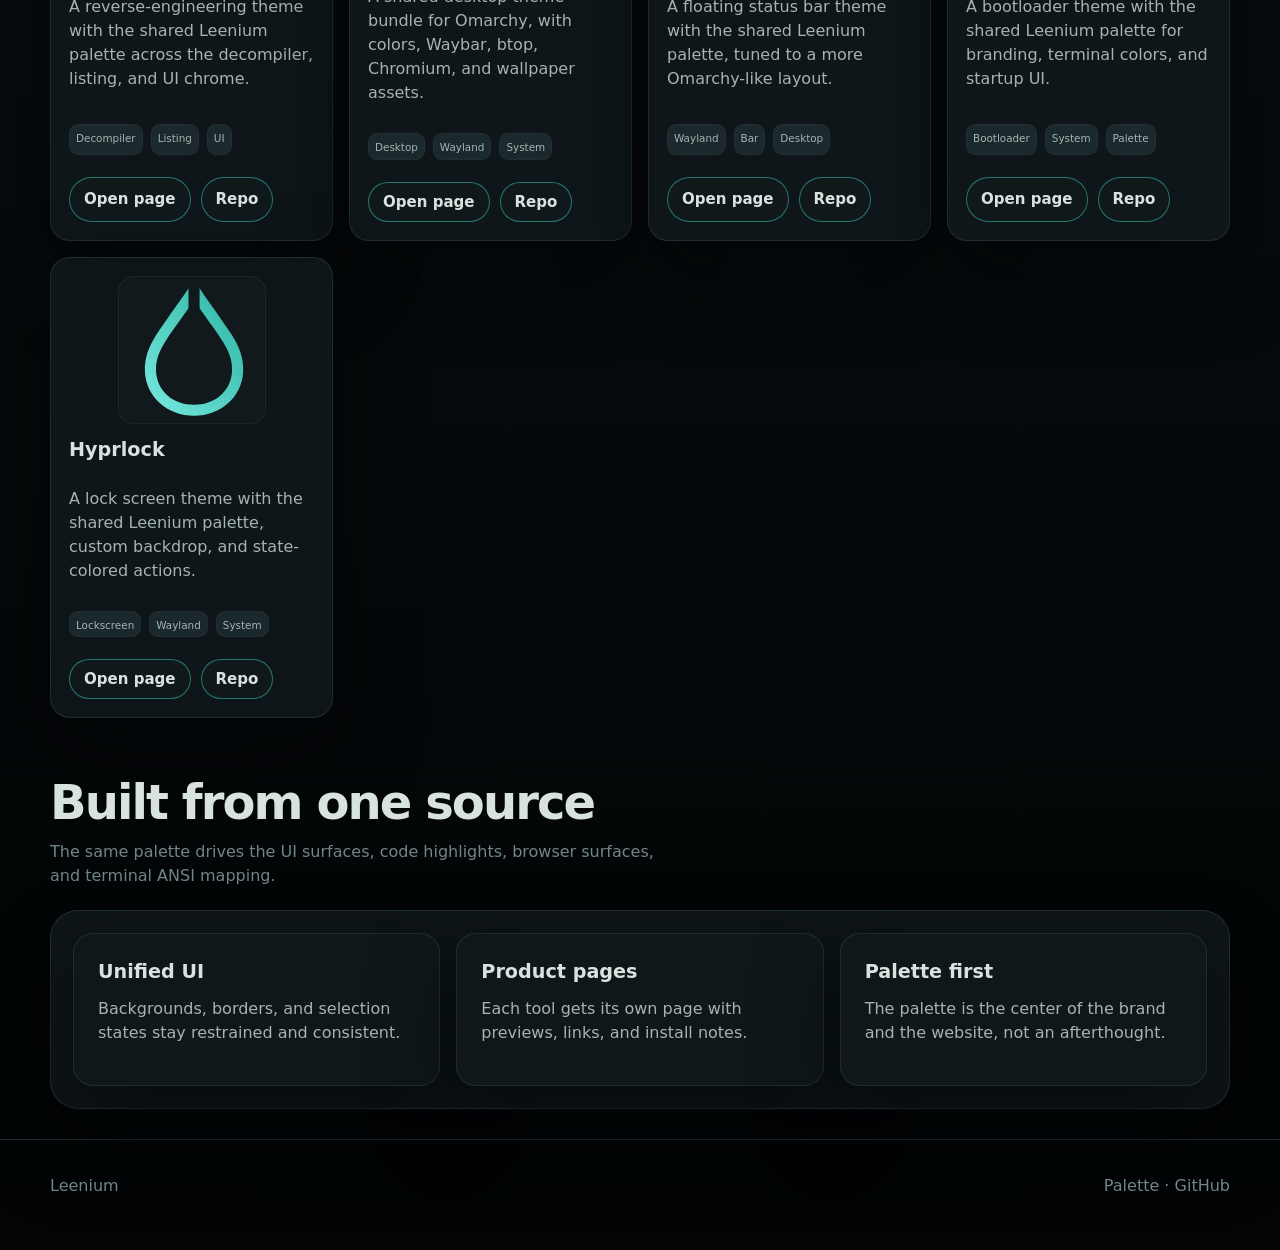
==== commit 1df3f739: "feat(ghidra): added new theme" ====
--- a/index.html
+++ b/index.html
@@ -3,7 +3,7 @@
 <head>
   <meta charset="utf-8" />
   <meta name="viewport" content="width=device-width, initial-scale=1" />
-  <meta name="description" content="Leenium is a shared dark palette and product ecosystem for VS Code, Neovim, Firefox, OpenCode, Waybar, Limine, Hyprlock, and more." />
+  <meta name="description" content="Leenium is a shared dark palette and product ecosystem for VS Code, Neovim, Firefox, OpenCode, Ghidra, Waybar, Limine, Hyprlock, and more." />
   <title>Leenium</title>
   <link rel="icon" type="image/png" href="assets/favicon.png" />
   <link rel="stylesheet" href="assets/style.css" />
@@ -29,7 +29,7 @@
         <div>
           <span class="eyebrow">Shared palette • product ecosystem • dark-first</span>
           <h1>Leenium colors, built for real tools.</h1>
-           <p class="lede">Leenium is a unified dark palette used across VS Code, Neovim, Firefox, OpenCode, Waybar, Limine, Hyprlock, and the rest of the stack. The whole system stays consistent: foregrounds, borders, accents, and terminals all share the same language.</p>
+           <p class="lede">Leenium is a unified dark palette used across VS Code, Neovim, Firefox, OpenCode, Ghidra, Waybar, Limine, Hyprlock, and the rest of the stack. The whole system stays consistent: foregrounds, borders, accents, and terminals all share the same language.</p>
           <div class="actions">
             <a class="button" href="palette.html">View Palette</a>
             <a class="button-secondary" href="https://github.com/drunkleen" target="_blank" rel="noreferrer">GitHub Org</a>
@@ -122,6 +122,21 @@
           <div class="link-row">
             <a class="button-secondary button-mini" href="products/opencode.html">Open page</a>
             <a class="button-secondary button-mini" href="https://github.com/drunkleen/leenium.opencode" target="_blank" rel="noreferrer">Repo</a>
+          </div>
+        </article>
+
+        <article class="product-card">
+          <div class="product-mark"><img src="assets/logos/ghidra.svg" alt="Ghidra mark" /></div>
+          <h3>Ghidra</h3>
+          <p>A reverse-engineering theme with the shared Leenium palette across the decompiler, listing, and UI chrome.</p>
+          <div class="tag-row">
+            <span class="tag">Decompiler</span>
+            <span class="tag">Listing</span>
+            <span class="tag">UI</span>
+          </div>
+          <div class="link-row">
+            <a class="button-secondary button-mini" href="products/ghidra.html">Open page</a>
+            <a class="button-secondary button-mini" href="https://github.com/drunkleen/leenium.ghidra" target="_blank" rel="noreferrer">Repo</a>
           </div>
         </article>
 
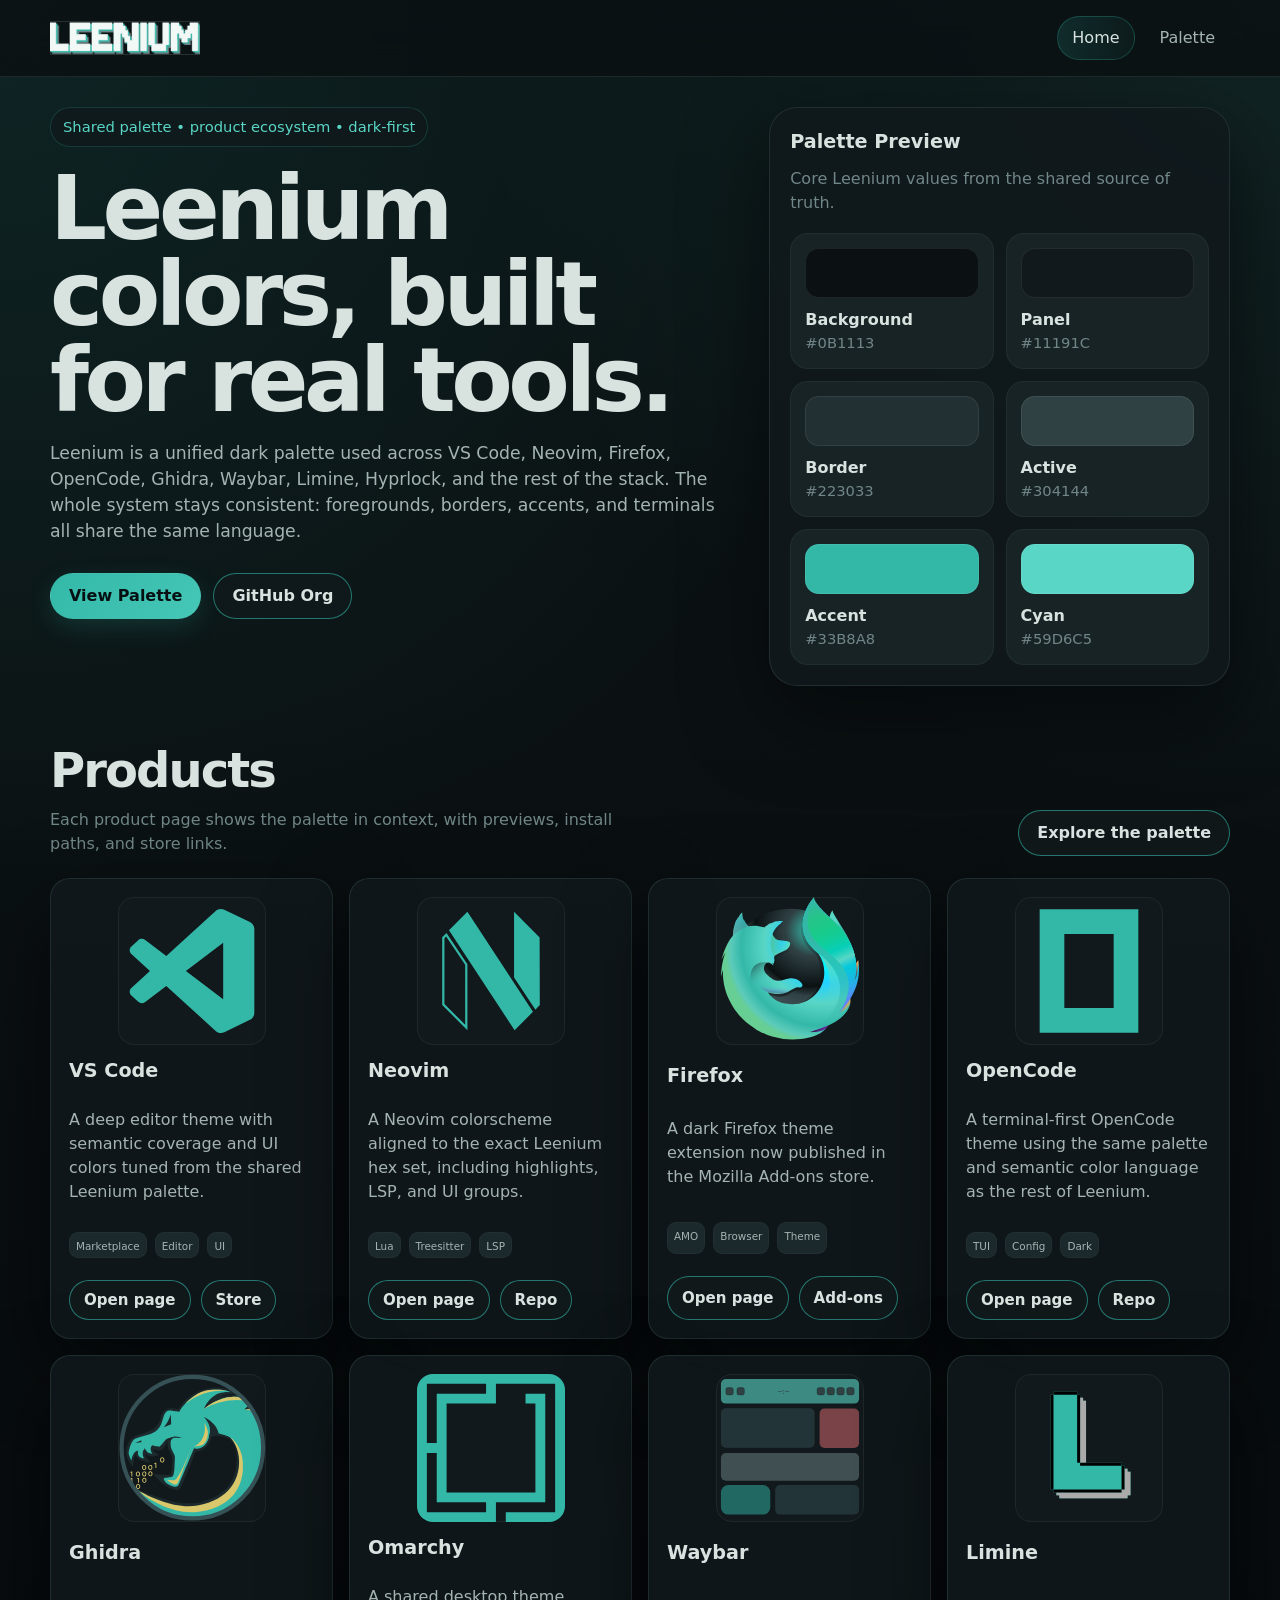
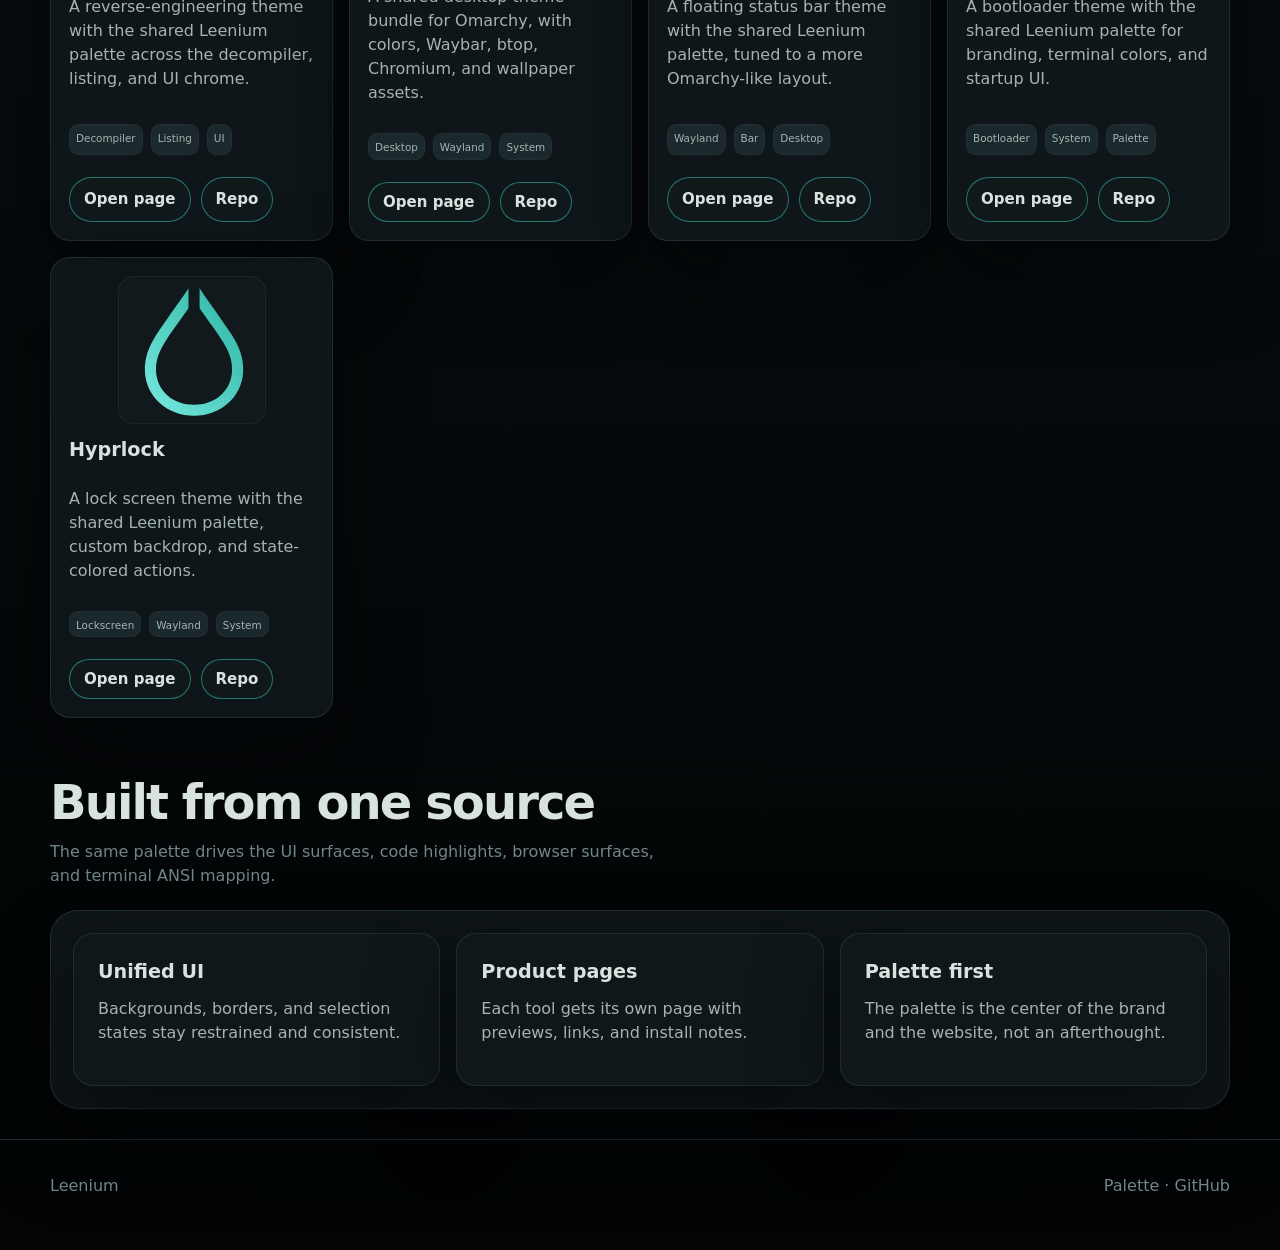
==== commit 8cf7c867: "Logo updated" ====
--- a/index.html
+++ b/index.html
@@ -1,239 +1,429 @@
 <!doctype html>
 <html lang="en">
-<head>
-  <meta charset="utf-8" />
-  <meta name="viewport" content="width=device-width, initial-scale=1" />
-  <meta name="description" content="Leenium is a shared dark palette and product ecosystem for VS Code, Neovim, Firefox, OpenCode, Ghidra, Waybar, Limine, Hyprlock, and more." />
-  <title>Leenium</title>
-  <link rel="icon" type="image/png" href="assets/favicon.png" />
-  <link rel="stylesheet" href="assets/style.css" />
-  <script defer src="assets/loader.js"></script>
-</head>
-<body>
-  <header class="topbar">
-    <div class="topbar-inner">
-      <a class="brand" href="./">
-        <img class="brand-logo" src="assets/navbar-logo.png" alt="" aria-hidden="true" />
-        <span>Leenium</span>
-      </a>
-      <nav class="nav" aria-label="Primary">
-        <a href="./" aria-current="page">Home</a>
-        <a href="palette.html">Palette</a>
-      </nav>
-    </div>
-  </header>
-
-  <main class="page">
-    <section class="hero">
-      <div class="hero-grid">
-        <div>
-          <span class="eyebrow">Shared palette • product ecosystem • dark-first</span>
-          <h1>Leenium colors, built for real tools.</h1>
-           <p class="lede">Leenium is a unified dark palette used across VS Code, Neovim, Firefox, OpenCode, Ghidra, Waybar, Limine, Hyprlock, and the rest of the stack. The whole system stays consistent: foregrounds, borders, accents, and terminals all share the same language.</p>
-          <div class="actions">
-            <a class="button" href="palette.html">View Palette</a>
-            <a class="button-secondary" href="https://github.com/drunkleen" target="_blank" rel="noreferrer">GitHub Org</a>
+  <head>
+    <meta charset="utf-8" />
+    <meta name="viewport" content="width=device-width, initial-scale=1" />
+    <meta
+      name="description"
+      content="Leenium is a shared dark palette and product ecosystem for VS Code, Neovim, Firefox, OpenCode, Ghidra, Waybar, Limine, Hyprlock, and more."
+    />
+    <title>Leenium</title>
+    <link rel="icon" type="image/png" href="assets/favicon.png" />
+    <link rel="stylesheet" href="assets/style.css" />
+    <script defer src="assets/loader.js"></script>
+  </head>
+  <body>
+    <header class="topbar">
+      <div class="topbar-inner">
+        <a class="brand" href="./">
+          <img class="brand-logo" src="./assets/LEENIUM.png" alt="" aria-hidden="true" />
+          <!-- <span>Leenium</span> -->
+        </a>
+        <nav class="nav" aria-label="Primary">
+          <a href="./" aria-current="page">Home</a>
+          <a href="palette.html">Palette</a>
+        </nav>
+      </div>
+    </header>
+
+    <main class="page">
+      <section class="hero">
+        <div class="hero-grid">
+          <div>
+            <span class="eyebrow"
+              >Shared palette • product ecosystem • dark-first</span
+            >
+            <h1>Leenium colors, built for real tools.</h1>
+            <p class="lede">
+              Leenium is a unified dark palette used across VS Code, Neovim,
+              Firefox, OpenCode, Ghidra, Waybar, Limine, Hyprlock, and the rest
+              of the stack. The whole system stays consistent: foregrounds,
+              borders, accents, and terminals all share the same language.
+            </p>
+            <div class="actions">
+              <a class="button" href="palette.html">View Palette</a>
+              <a
+                class="button-secondary"
+                href="https://github.com/drunkleen"
+                target="_blank"
+                rel="noreferrer"
+                >GitHub Org</a
+              >
+            </div>
+          </div>
+
+          <aside class="panel palette-panel">
+            <div class="section-title">
+              <div>
+                <h3>Palette Preview</h3>
+                <p>Core Leenium values from the shared source of truth.</p>
+              </div>
+            </div>
+            <div class="swatch-grid">
+              <div class="swatch">
+                <div class="sample tone-100"></div>
+                <strong>Background</strong><span>#0B1113</span>
+              </div>
+              <div class="swatch">
+                <div class="sample tone-200"></div>
+                <strong>Panel</strong><span>#11191C</span>
+              </div>
+              <div class="swatch">
+                <div class="sample tone-400"></div>
+                <strong>Border</strong><span>#223033</span>
+              </div>
+              <div class="swatch">
+                <div class="sample tone-500"></div>
+                <strong>Active</strong><span>#304144</span>
+              </div>
+              <div class="swatch">
+                <div class="sample tone-teal"></div>
+                <strong>Accent</strong><span>#33B8A8</span>
+              </div>
+              <div class="swatch">
+                <div class="sample tone-cyan"></div>
+                <strong>Cyan</strong><span>#59D6C5</span>
+              </div>
+            </div>
+          </aside>
+        </div>
+      </section>
+
+      <section class="section">
+        <div class="section-title">
+          <div>
+            <h2>Products</h2>
+            <p>
+              Each product page shows the palette in context, with previews,
+              install paths, and store links.
+            </p>
+          </div>
+          <a class="button-inline" href="palette.html">Explore the palette</a>
+        </div>
+
+        <div class="product-grid-cards">
+          <article class="product-card">
+            <div class="product-mark">
+              <img src="assets/logos/vscode.svg" alt="VS Code mark" />
+            </div>
+            <h3><a href="products/vscode.html">VS Code</a></h3>
+            <p>
+              A deep editor theme with semantic coverage and UI colors tuned
+              from the shared Leenium palette.
+            </p>
+            <div class="tag-row">
+              <span class="tag">Marketplace</span>
+              <span class="tag">Editor</span>
+              <span class="tag">UI</span>
+            </div>
+            <div class="link-row">
+              <a
+                class="button-secondary button-mini"
+                href="products/vscode.html"
+                >Open page</a
+              >
+              <a
+                class="button-secondary button-mini"
+                href="https://marketplace.visualstudio.com/items?itemName=drunkleen.leenium-theme"
+                target="_blank"
+                rel="noreferrer"
+                >Store</a
+              >
+            </div>
+          </article>
+
+          <article class="product-card">
+            <div class="product-mark">
+              <img src="assets/logos/nvim.svg" alt="Neovim mark" />
+            </div>
+            <h3><a href="products/vscode.html">Neovim</a></h3>
+            <p>
+              A Neovim colorscheme aligned to the exact Leenium hex set,
+              including highlights, LSP, and UI groups.
+            </p>
+            <div class="tag-row">
+              <span class="tag">Lua</span>
+              <span class="tag">Treesitter</span>
+              <span class="tag">LSP</span>
+            </div>
+            <div class="link-row">
+              <a class="button-secondary button-mini" href="products/nvim.html"
+                >Open page</a
+              >
+              <a
+                class="button-secondary button-mini"
+                href="https://github.com/drunkleen/leenium.nvim"
+                target="_blank"
+                rel="noreferrer"
+                >Repo</a
+              >
+            </div>
+          </article>
+
+          <article class="product-card">
+            <div class="product-mark">
+              <img src="assets/logos/firefox.svg" alt="Firefox mark" />
+            </div>
+            <h3><a href="products/vscode.html">Firefox</a></h3>
+            <p>
+              A dark Firefox theme extension now published in the Mozilla
+              Add-ons store.
+            </p>
+            <div class="tag-row">
+              <span class="tag">AMO</span>
+              <span class="tag">Browser</span>
+              <span class="tag">Theme</span>
+            </div>
+            <div class="link-row">
+              <a
+                class="button-secondary button-mini"
+                href="products/firefox.html"
+                >Open page</a
+              >
+              <a
+                class="button-secondary button-mini"
+                href="https://addons.mozilla.org/en-US/firefox/addon/leenium/"
+                target="_blank"
+                rel="noreferrer"
+                >Add-ons</a
+              >
+            </div>
+          </article>
+
+          <article class="product-card">
+            <div class="product-mark">
+              <img src="assets/logos/opencode.svg" alt="OpenCode mark" />
+            </div>
+            <h3><a href="products/vscode.html">OpenCode</a></h3>
+            <p>
+              A terminal-first OpenCode theme using the same palette and
+              semantic color language as the rest of Leenium.
+            </p>
+            <div class="tag-row">
+              <span class="tag">TUI</span>
+              <span class="tag">Config</span>
+              <span class="tag">Dark</span>
+            </div>
+            <div class="link-row">
+              <a
+                class="button-secondary button-mini"
+                href="products/opencode.html"
+                >Open page</a
+              >
+              <a
+                class="button-secondary button-mini"
+                href="https://github.com/drunkleen/leenium.opencode"
+                target="_blank"
+                rel="noreferrer"
+                >Repo</a
+              >
+            </div>
+          </article>
+
+          <article class="product-card">
+            <div class="product-mark">
+              <img src="assets/logos/ghidra.svg" alt="Ghidra mark" />
+            </div>
+            <h3><a href="products/vscode.html">Ghidra</a></h3>
+            <p>
+              A reverse-engineering theme with the shared Leenium palette across
+              the decompiler, listing, and UI chrome.
+            </p>
+            <div class="tag-row">
+              <span class="tag">Decompiler</span>
+              <span class="tag">Listing</span>
+              <span class="tag">UI</span>
+            </div>
+            <div class="link-row">
+              <a
+                class="button-secondary button-mini"
+                href="products/ghidra.html"
+                >Open page</a
+              >
+              <a
+                class="button-secondary button-mini"
+                href="https://github.com/drunkleen/leenium.ghidra"
+                target="_blank"
+                rel="noreferrer"
+                >Repo</a
+              >
+            </div>
+          </article>
+
+          <article class="product-card">
+            <div class="product-mark">
+              <img src="assets/logos/omarchy.svg" alt="Omarchy mark" />
+            </div>
+            <h3><a href="products/vscode.html">Omarchy</a></h3>
+            <p>
+              A shared desktop theme bundle for Omarchy, with colors, Waybar,
+              btop, Chromium, and wallpaper assets.
+            </p>
+            <div class="tag-row">
+              <span class="tag">Desktop</span>
+              <span class="tag">Wayland</span>
+              <span class="tag">System</span>
+            </div>
+            <div class="link-row">
+              <a
+                class="button-secondary button-mini"
+                href="products/omarchy.html"
+                >Open page</a
+              >
+              <a
+                class="button-secondary button-mini"
+                href="https://github.com/drunkleen/leenium.omarchy"
+                target="_blank"
+                rel="noreferrer"
+                >Repo</a
+              >
+            </div>
+          </article>
+
+          <article class="product-card">
+            <div class="product-mark">
+              <img src="assets/logos/waybar.svg" alt="Waybar mark" />
+            </div>
+            <h3><a href="products/vscode.html">Waybar</a></h3>
+            <p>
+              A floating status bar theme with the shared Leenium palette, tuned
+              to a more Omarchy-like layout.
+            </p>
+            <div class="tag-row">
+              <span class="tag">Wayland</span>
+              <span class="tag">Bar</span>
+              <span class="tag">Desktop</span>
+            </div>
+            <div class="link-row">
+              <a
+                class="button-secondary button-mini"
+                href="products/waybar.html"
+                >Open page</a
+              >
+              <a
+                class="button-secondary button-mini"
+                href="https://github.com/drunkleen/leenium.waybar"
+                target="_blank"
+                rel="noreferrer"
+                >Repo</a
+              >
+            </div>
+          </article>
+
+          <article class="product-card">
+            <div class="product-mark">
+              <img src="assets/logos/limine.svg" alt="Limine mark" />
+            </div>
+            <h3><a href="products/vscode.html">Limine</a></h3>
+            <p>
+              A bootloader theme with the shared Leenium palette for branding,
+              terminal colors, and startup UI.
+            </p>
+            <div class="tag-row">
+              <span class="tag">Bootloader</span>
+              <span class="tag">System</span>
+              <span class="tag">Palette</span>
+            </div>
+            <div class="link-row">
+              <a
+                class="button-secondary button-mini"
+                href="products/limine.html"
+                >Open page</a
+              >
+              <a
+                class="button-secondary button-mini"
+                href="https://github.com/drunkleen/leenium.limine"
+                target="_blank"
+                rel="noreferrer"
+                >Repo</a
+              >
+            </div>
+          </article>
+
+          <article class="product-card">
+            <div class="product-mark">
+              <img src="assets/logos/hyprland-lock.svg" alt="Hyprlock mark" />
+            </div>
+            <h3><a href="products/vscode.html">Hyprlock</a></h3>
+            <p>
+              A lock screen theme with the shared Leenium palette, custom
+              backdrop, and state-colored actions.
+            </p>
+            <div class="tag-row">
+              <span class="tag">Lockscreen</span>
+              <span class="tag">Wayland</span>
+              <span class="tag">System</span>
+            </div>
+            <div class="link-row">
+              <a
+                class="button-secondary button-mini"
+                href="products/hyprlock.html"
+                >Open page</a
+              >
+              <a
+                class="button-secondary button-mini"
+                href="https://github.com/drunkleen/leenium.hyprlock"
+                target="_blank"
+                rel="noreferrer"
+                >Repo</a
+              >
+            </div>
+          </article>
+        </div>
+      </section>
+
+      <section class="section">
+        <div class="section-title">
+          <div>
+            <h2>Built from one source</h2>
+            <p>
+              The same palette drives the UI surfaces, code highlights, browser
+              surfaces, and terminal ANSI mapping.
+            </p>
           </div>
         </div>
 
-        <aside class="panel palette-panel">
-          <div class="section-title">
-            <div>
-              <h3>Palette Preview</h3>
-              <p>Core Leenium values from the shared source of truth.</p>
-            </div>
-          </div>
-          <div class="swatch-grid">
-            <div class="swatch"><div class="sample tone-100"></div><strong>Background</strong><span>#0B1113</span></div>
-            <div class="swatch"><div class="sample tone-200"></div><strong>Panel</strong><span>#11191C</span></div>
-            <div class="swatch"><div class="sample tone-400"></div><strong>Border</strong><span>#223033</span></div>
-            <div class="swatch"><div class="sample tone-500"></div><strong>Active</strong><span>#304144</span></div>
-            <div class="swatch"><div class="sample tone-teal"></div><strong>Accent</strong><span>#33B8A8</span></div>
-            <div class="swatch"><div class="sample tone-cyan"></div><strong>Cyan</strong><span>#59D6C5</span></div>
-          </div>
-        </aside>
-      </div>
-    </section>
-
-    <section class="section">
-      <div class="section-title">
-        <div>
-          <h2>Products</h2>
-          <p>Each product page shows the palette in context, with previews, install paths, and store links.</p>
-        </div>
-        <a class="button-inline" href="palette.html">Explore the palette</a>
-      </div>
-
-      <div class="product-grid-cards">
-        <article class="product-card">
-          <div class="product-mark"><img src="assets/logos/vscode.svg" alt="VS Code mark" /></div>
-          <h3>VS Code</h3>
-          <p>A deep editor theme with semantic coverage and UI colors tuned from the shared Leenium palette.</p>
-          <div class="tag-row">
-            <span class="tag">Marketplace</span>
-            <span class="tag">Editor</span>
-            <span class="tag">UI</span>
-          </div>
-          <div class="link-row">
-            <a class="button-secondary button-mini" href="products/vscode.html">Open page</a>
-            <a class="button-secondary button-mini" href="https://marketplace.visualstudio.com/items?itemName=drunkleen.leenium-theme" target="_blank" rel="noreferrer">Store</a>
-          </div>
-        </article>
-
-        <article class="product-card">
-          <div class="product-mark"><img src="assets/logos/nvim.svg" alt="Neovim mark" /></div>
-          <h3>Neovim</h3>
-          <p>A Neovim colorscheme aligned to the exact Leenium hex set, including highlights, LSP, and UI groups.</p>
-          <div class="tag-row">
-            <span class="tag">Lua</span>
-            <span class="tag">Treesitter</span>
-            <span class="tag">LSP</span>
-          </div>
-          <div class="link-row">
-            <a class="button-secondary button-mini" href="products/nvim.html">Open page</a>
-            <a class="button-secondary button-mini" href="https://github.com/drunkleen/leenium.nvim" target="_blank" rel="noreferrer">Repo</a>
-          </div>
-        </article>
-
-        <article class="product-card">
-          <div class="product-mark"><img src="assets/logos/firefox.svg" alt="Firefox mark" /></div>
-          <h3>Firefox</h3>
-          <p>A dark Firefox theme extension now published in the Mozilla Add-ons store.</p>
-          <div class="tag-row">
-            <span class="tag">AMO</span>
-            <span class="tag">Browser</span>
-            <span class="tag">Theme</span>
-          </div>
-          <div class="link-row">
-            <a class="button-secondary button-mini" href="products/firefox.html">Open page</a>
-            <a class="button-secondary button-mini" href="https://addons.mozilla.org/en-US/firefox/addon/leenium/" target="_blank" rel="noreferrer">Add-ons</a>
-          </div>
-        </article>
-
-        <article class="product-card">
-          <div class="product-mark"><img src="assets/logos/opencode.svg" alt="OpenCode mark" /></div>
-          <h3>OpenCode</h3>
-          <p>A terminal-first OpenCode theme using the same palette and semantic color language as the rest of Leenium.</p>
-          <div class="tag-row">
-            <span class="tag">TUI</span>
-            <span class="tag">Config</span>
-            <span class="tag">Dark</span>
-          </div>
-          <div class="link-row">
-            <a class="button-secondary button-mini" href="products/opencode.html">Open page</a>
-            <a class="button-secondary button-mini" href="https://github.com/drunkleen/leenium.opencode" target="_blank" rel="noreferrer">Repo</a>
-          </div>
-        </article>
-
-        <article class="product-card">
-          <div class="product-mark"><img src="assets/logos/ghidra.svg" alt="Ghidra mark" /></div>
-          <h3>Ghidra</h3>
-          <p>A reverse-engineering theme with the shared Leenium palette across the decompiler, listing, and UI chrome.</p>
-          <div class="tag-row">
-            <span class="tag">Decompiler</span>
-            <span class="tag">Listing</span>
-            <span class="tag">UI</span>
-          </div>
-          <div class="link-row">
-            <a class="button-secondary button-mini" href="products/ghidra.html">Open page</a>
-            <a class="button-secondary button-mini" href="https://github.com/drunkleen/leenium.ghidra" target="_blank" rel="noreferrer">Repo</a>
-          </div>
-        </article>
-
-        <article class="product-card">
-          <div class="product-mark"><img src="assets/logos/omarchy.svg" alt="Omarchy mark" /></div>
-          <h3>Omarchy</h3>
-          <p>A shared desktop theme bundle for Omarchy, with colors, Waybar, btop, Chromium, and wallpaper assets.</p>
-          <div class="tag-row">
-            <span class="tag">Desktop</span>
-            <span class="tag">Wayland</span>
-            <span class="tag">System</span>
-          </div>
-          <div class="link-row">
-            <a class="button-secondary button-mini" href="products/omarchy.html">Open page</a>
-            <a class="button-secondary button-mini" href="https://github.com/drunkleen/leenium.omarchy" target="_blank" rel="noreferrer">Repo</a>
-          </div>
-        </article>
-
-        <article class="product-card">
-          <div class="product-mark"><img src="assets/logos/waybar.svg" alt="Waybar mark" /></div>
-          <h3>Waybar</h3>
-          <p>A floating status bar theme with the shared Leenium palette, tuned to a more Omarchy-like layout.</p>
-          <div class="tag-row">
-            <span class="tag">Wayland</span>
-            <span class="tag">Bar</span>
-            <span class="tag">Desktop</span>
-          </div>
-          <div class="link-row">
-            <a class="button-secondary button-mini" href="products/waybar.html">Open page</a>
-            <a class="button-secondary button-mini" href="https://github.com/drunkleen/leenium.waybar" target="_blank" rel="noreferrer">Repo</a>
-          </div>
-        </article>
-
-        <article class="product-card">
-          <div class="product-mark"><img src="assets/logos/limine.svg" alt="Limine mark" /></div>
-          <h3>Limine</h3>
-          <p>A bootloader theme with the shared Leenium palette for branding, terminal colors, and startup UI.</p>
-          <div class="tag-row">
-            <span class="tag">Bootloader</span>
-            <span class="tag">System</span>
-            <span class="tag">Palette</span>
-          </div>
-          <div class="link-row">
-            <a class="button-secondary button-mini" href="products/limine.html">Open page</a>
-            <a class="button-secondary button-mini" href="https://github.com/drunkleen/leenium.limine" target="_blank" rel="noreferrer">Repo</a>
-          </div>
-        </article>
-
-        <article class="product-card">
-          <div class="product-mark"><img src="assets/logos/hyprland-lock.svg" alt="Hyprlock mark" /></div>
-          <h3>Hyprlock</h3>
-          <p>A lock screen theme with the shared Leenium palette, custom backdrop, and state-colored actions.</p>
-          <div class="tag-row">
-            <span class="tag">Lockscreen</span>
-            <span class="tag">Wayland</span>
-            <span class="tag">System</span>
-          </div>
-          <div class="link-row">
-            <a class="button-secondary button-mini" href="products/hyprlock.html">Open page</a>
-            <a class="button-secondary button-mini" href="https://github.com/drunkleen/leenium.hyprlock" target="_blank" rel="noreferrer">Repo</a>
-          </div>
-        </article>
-      </div>
-    </section>
-
-    <section class="section">
-      <div class="section-title">
-        <div>
-          <h2>Built from one source</h2>
-          <p>The same palette drives the UI surfaces, code highlights, browser surfaces, and terminal ANSI mapping.</p>
-        </div>
-      </div>
-
-      <div class="panel" style="padding: 22px;">
-        <div class="feature-grid grid-3">
-          <div class="detail-card" style="margin: 0;">
-            <h3>Unified UI</h3>
-            <p>Backgrounds, borders, and selection states stay restrained and consistent.</p>
-          </div>
-          <div class="detail-card" style="margin: 0;">
-            <h3>Product pages</h3>
-            <p>Each tool gets its own page with previews, links, and install notes.</p>
-          </div>
-          <div class="detail-card" style="margin: 0;">
-            <h3>Palette first</h3>
-            <p>The palette is the center of the brand and the website, not an afterthought.</p>
+        <div class="panel" style="padding: 22px">
+          <div class="feature-grid grid-3">
+            <div class="detail-card" style="margin: 0">
+              <h3>Unified UI</h3>
+              <p>
+                Backgrounds, borders, and selection states stay restrained and
+                consistent.
+              </p>
+            </div>
+            <div class="detail-card" style="margin: 0">
+              <h3>Product pages</h3>
+              <p>
+                Each tool gets its own page with previews, links, and install
+                notes.
+              </p>
+            </div>
+            <div class="detail-card" style="margin: 0">
+              <h3>Palette first</h3>
+              <p>
+                The palette is the center of the brand and the website, not an
+                afterthought.
+              </p>
+            </div>
           </div>
         </div>
+      </section>
+    </main>
+
+    <footer class="footer">
+      <div class="page footer-inner">
+        <span>Leenium</span>
+        <span
+          ><a href="palette.html">Palette</a> ·
+          <a
+            href="https://github.com/drunkleen"
+            target="_blank"
+            rel="noreferrer"
+            >GitHub</a
+          ></span
+        >
       </div>
-    </section>
-  </main>
-
-  <footer class="footer">
-    <div class="page footer-inner">
-      <span>Leenium</span>
-      <span><a href="palette.html">Palette</a> · <a href="https://github.com/drunkleen" target="_blank" rel="noreferrer">GitHub</a></span>
-    </div>
-  </footer>
-</body>
+    </footer>
+  </body>
 </html>
--- a/assets/style.css
+++ b/assets/style.css
@@ -177,9 +177,9 @@
 }
 
 .brand-logo {
-  width: 34px;
+  width: 150px;
   height: 34px;
-  border-radius: 10px;
+  border-radius: 0px;
   object-fit: cover;
   box-shadow: inset 0 0 0 1px rgba(242, 248, 246, 0.12);
 }
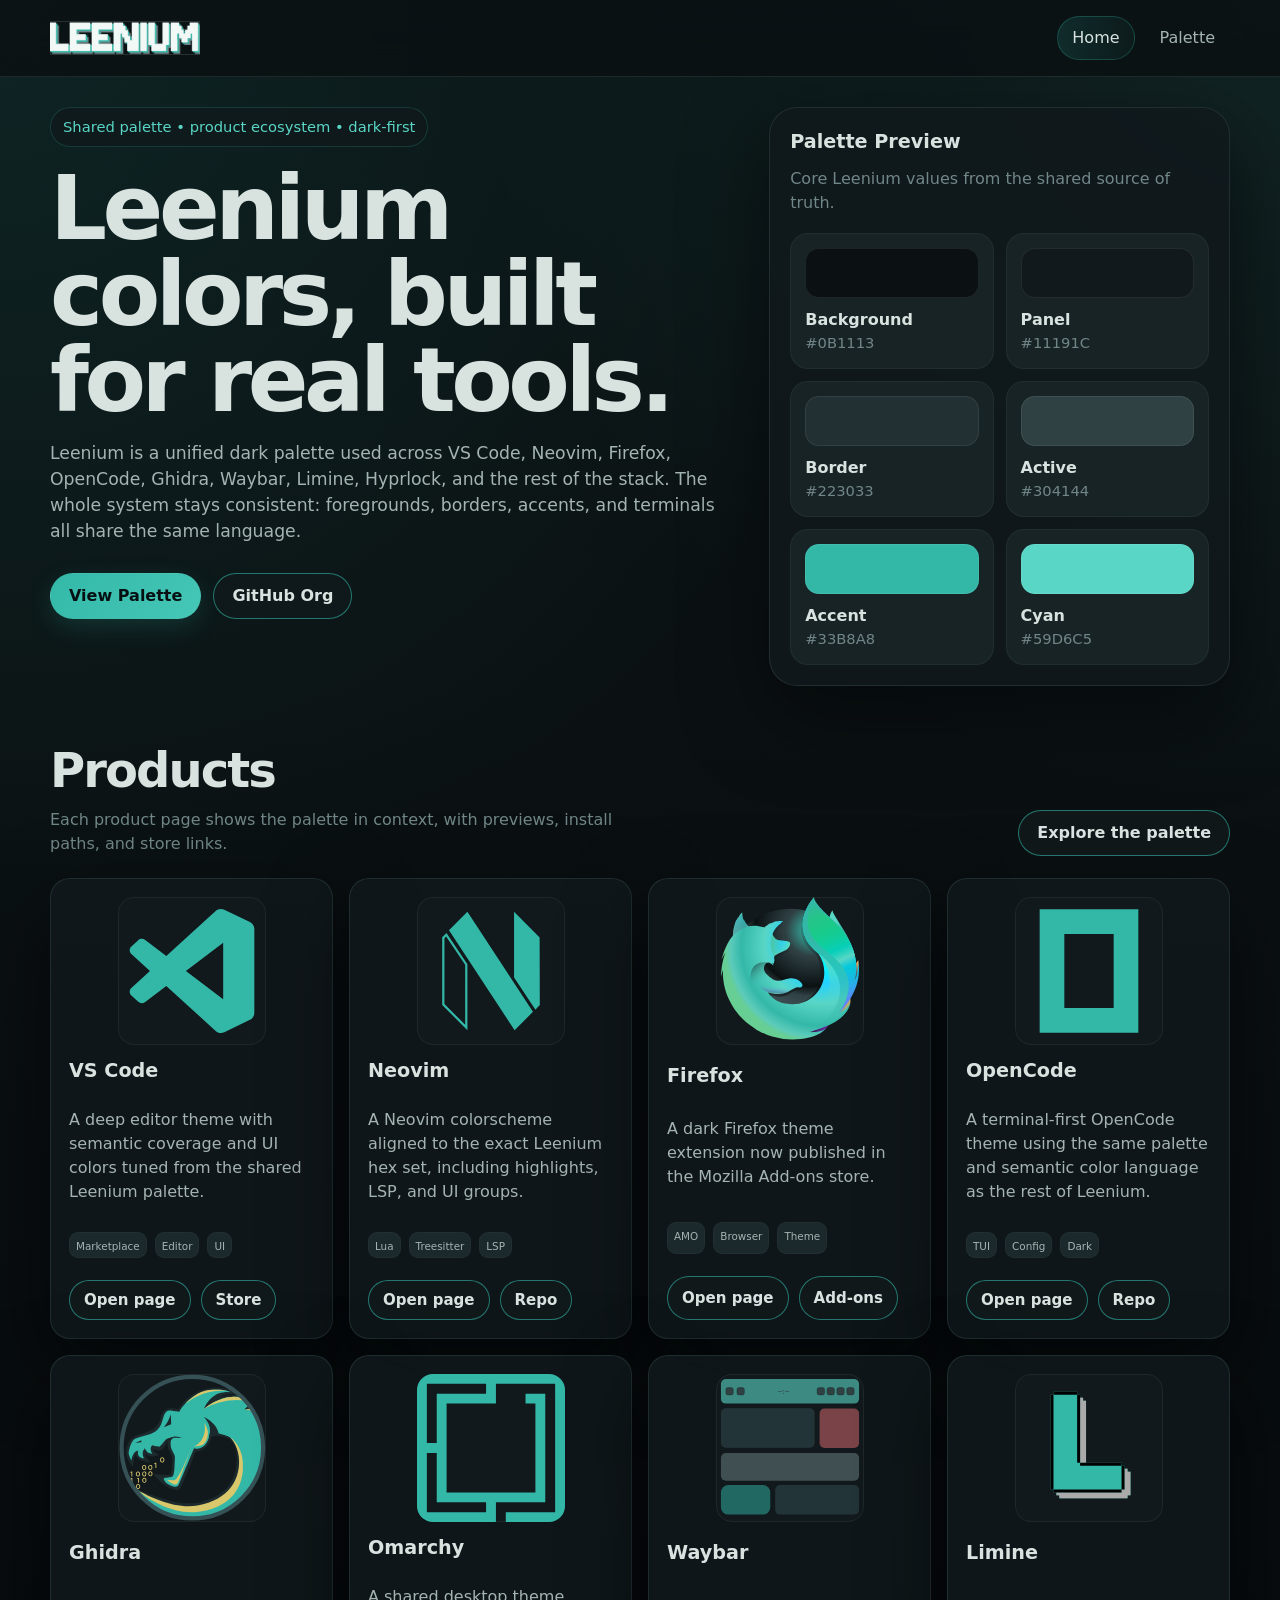
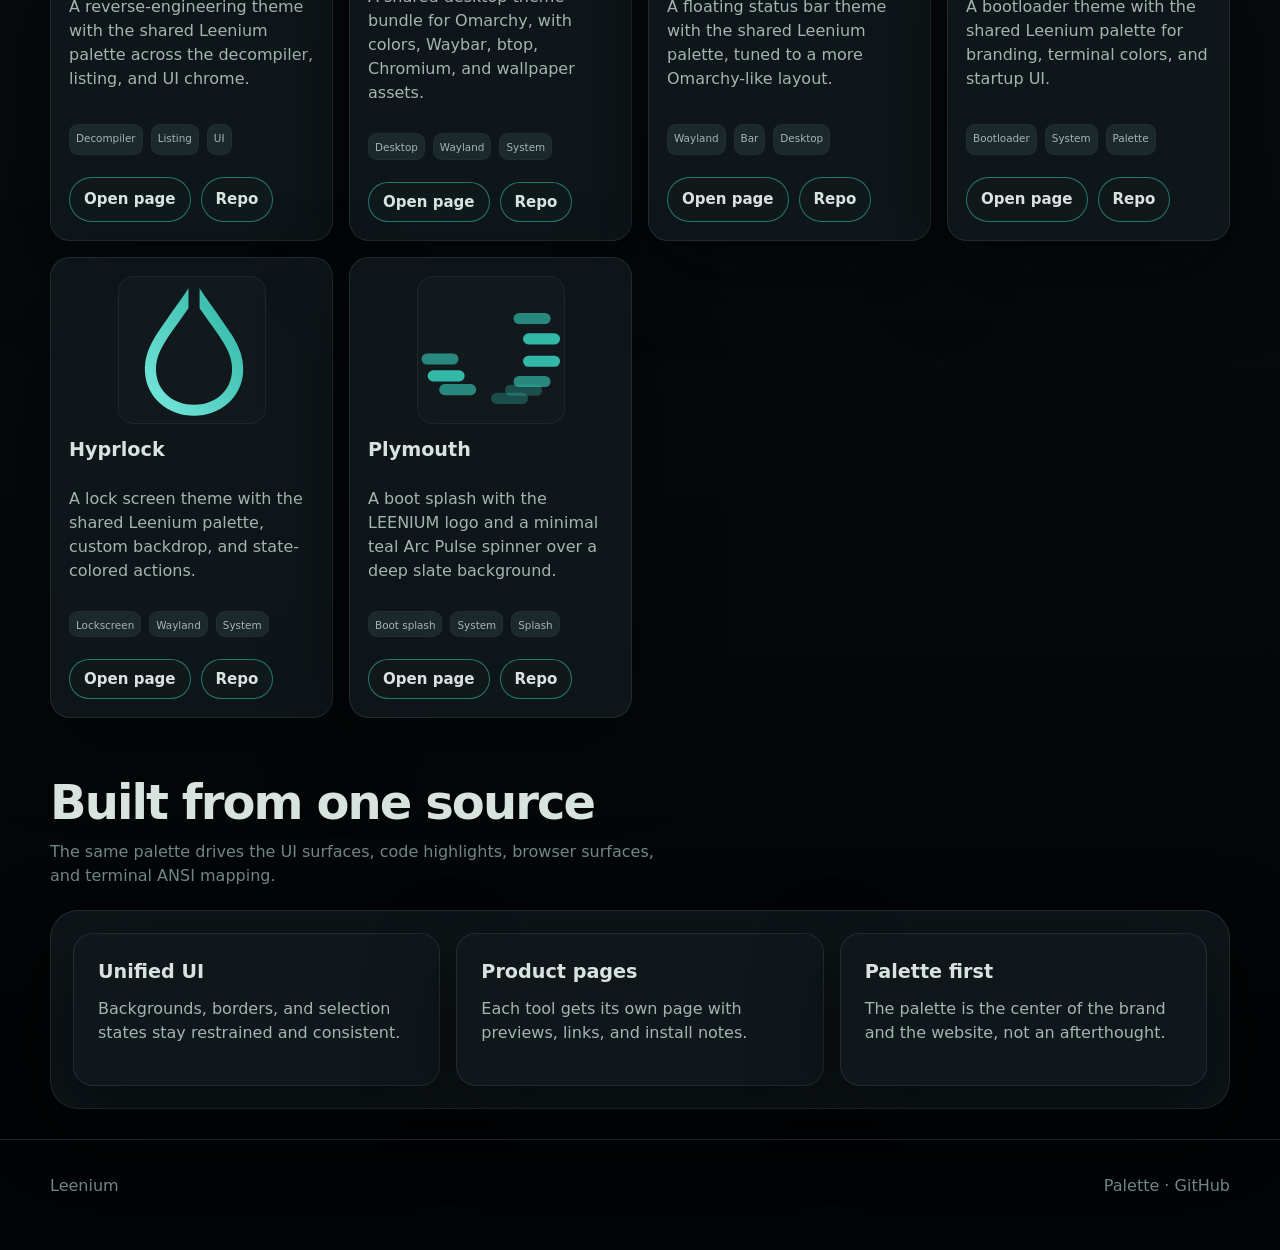
==== commit 58ada630: "Add Plymouth product page" ====
--- a/index.html
+++ b/index.html
@@ -136,7 +136,7 @@
             <div class="product-mark">
               <img src="assets/logos/nvim.svg" alt="Neovim mark" />
             </div>
-            <h3><a href="products/vscode.html">Neovim</a></h3>
+            <h3><a href="products/nvim.html">Neovim</a></h3>
             <p>
               A Neovim colorscheme aligned to the exact Leenium hex set,
               including highlights, LSP, and UI groups.
@@ -164,7 +164,7 @@
             <div class="product-mark">
               <img src="assets/logos/firefox.svg" alt="Firefox mark" />
             </div>
-            <h3><a href="products/vscode.html">Firefox</a></h3>
+            <h3><a href="products/firefox.html">Firefox</a></h3>
             <p>
               A dark Firefox theme extension now published in the Mozilla
               Add-ons store.
@@ -194,7 +194,7 @@
             <div class="product-mark">
               <img src="assets/logos/opencode.svg" alt="OpenCode mark" />
             </div>
-            <h3><a href="products/vscode.html">OpenCode</a></h3>
+            <h3><a href="products/opencode.html">OpenCode</a></h3>
             <p>
               A terminal-first OpenCode theme using the same palette and
               semantic color language as the rest of Leenium.
@@ -224,7 +224,7 @@
             <div class="product-mark">
               <img src="assets/logos/ghidra.svg" alt="Ghidra mark" />
             </div>
-            <h3><a href="products/vscode.html">Ghidra</a></h3>
+            <h3><a href="products/ghidra.html">Ghidra</a></h3>
             <p>
               A reverse-engineering theme with the shared Leenium palette across
               the decompiler, listing, and UI chrome.
@@ -254,7 +254,7 @@
             <div class="product-mark">
               <img src="assets/logos/omarchy.svg" alt="Omarchy mark" />
             </div>
-            <h3><a href="products/vscode.html">Omarchy</a></h3>
+            <h3><a href="products/omarchy.html">Omarchy</a></h3>
             <p>
               A shared desktop theme bundle for Omarchy, with colors, Waybar,
               btop, Chromium, and wallpaper assets.
@@ -284,7 +284,7 @@
             <div class="product-mark">
               <img src="assets/logos/waybar.svg" alt="Waybar mark" />
             </div>
-            <h3><a href="products/vscode.html">Waybar</a></h3>
+            <h3><a href="products/waybar.html">Waybar</a></h3>
             <p>
               A floating status bar theme with the shared Leenium palette, tuned
               to a more Omarchy-like layout.
@@ -314,7 +314,7 @@
             <div class="product-mark">
               <img src="assets/logos/limine.svg" alt="Limine mark" />
             </div>
-            <h3><a href="products/vscode.html">Limine</a></h3>
+            <h3><a href="products/limine.html">Limine</a></h3>
             <p>
               A bootloader theme with the shared Leenium palette for branding,
               terminal colors, and startup UI.
@@ -344,7 +344,7 @@
             <div class="product-mark">
               <img src="assets/logos/hyprland-lock.svg" alt="Hyprlock mark" />
             </div>
-            <h3><a href="products/vscode.html">Hyprlock</a></h3>
+            <h3><a href="products/hyprlock.html">Hyprlock</a></h3>
             <p>
               A lock screen theme with the shared Leenium palette, custom
               backdrop, and state-colored actions.
@@ -363,6 +363,36 @@
               <a
                 class="button-secondary button-mini"
                 href="https://github.com/drunkleen/leenium.hyprlock"
+                target="_blank"
+                rel="noreferrer"
+                >Repo</a
+              >
+            </div>
+          </article>
+
+          <article class="product-card">
+            <div class="product-mark">
+              <img src="assets/logos/polymouth.svg" alt="Plymouth mark" />
+            </div>
+            <h3><a href="products/polymouth.html">Plymouth</a></h3>
+            <p>
+              A boot splash with the LEENIUM logo and a minimal teal Arc Pulse
+              spinner over a deep slate background.
+            </p>
+            <div class="tag-row">
+              <span class="tag">Boot splash</span>
+              <span class="tag">System</span>
+              <span class="tag">Splash</span>
+            </div>
+            <div class="link-row">
+              <a
+                class="button-secondary button-mini"
+                href="products/polymouth.html"
+                >Open page</a
+              >
+              <a
+                class="button-secondary button-mini"
+                href="https://github.com/drunkleen/leenium.polymouth"
                 target="_blank"
                 rel="noreferrer"
                 >Repo</a
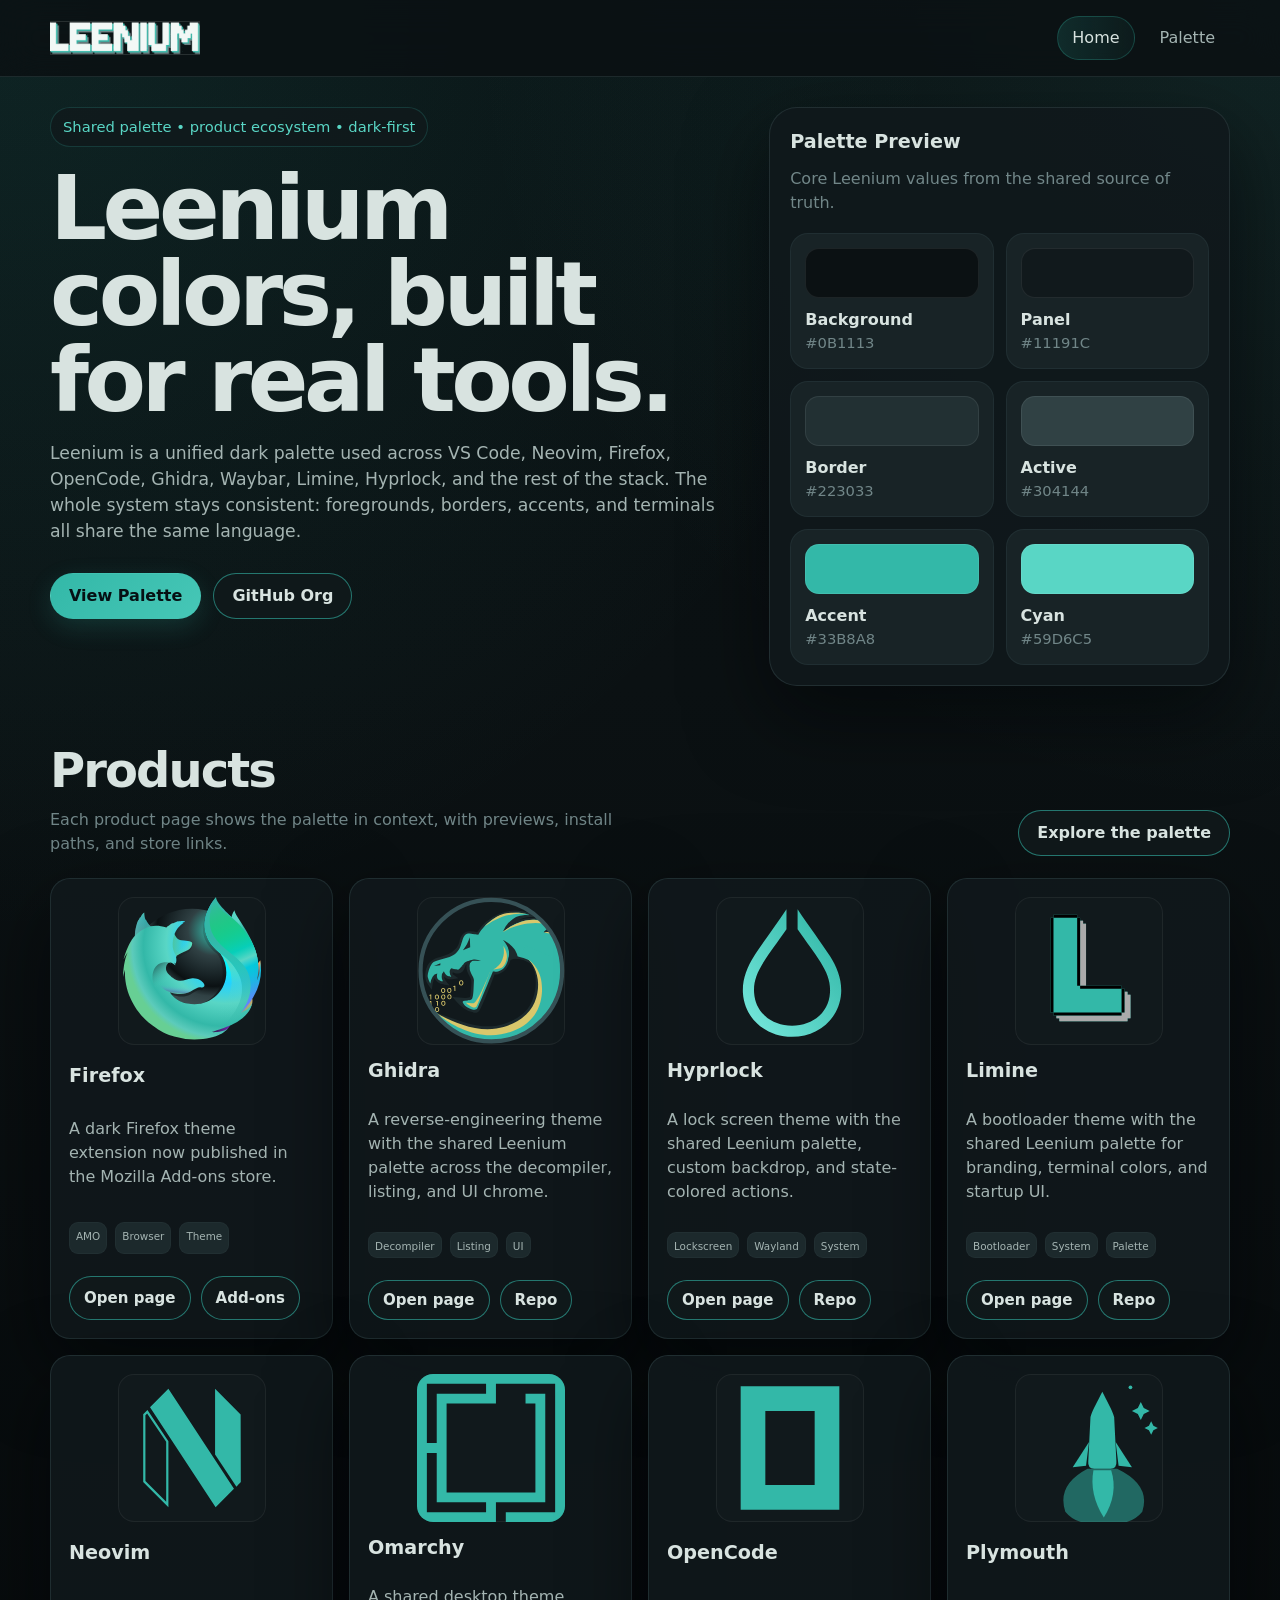
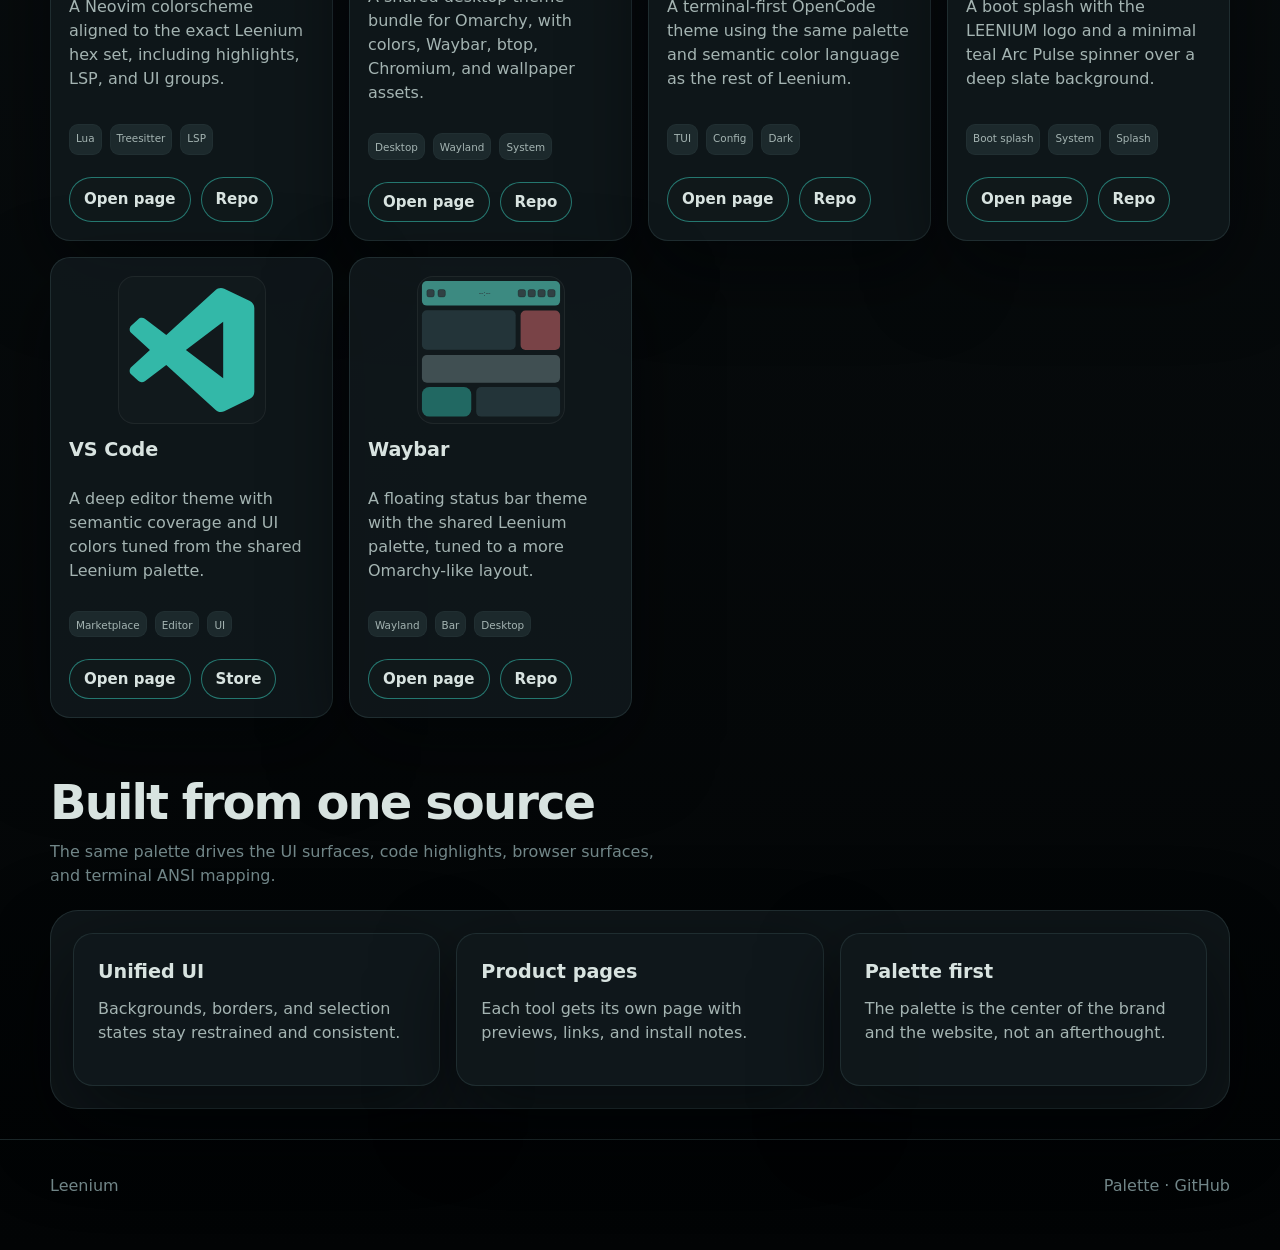
==== commit 826e8570: "Order product cards alphabetically" ====
--- a/index.html
+++ b/index.html
@@ -104,6 +104,236 @@
         <div class="product-grid-cards">
           <article class="product-card">
             <div class="product-mark">
+              <img src="assets/logos/firefox.svg" alt="Firefox mark" />
+            </div>
+            <h3><a href="products/firefox.html">Firefox</a></h3>
+            <p>
+              A dark Firefox theme extension now published in the Mozilla
+              Add-ons store.
+            </p>
+            <div class="tag-row">
+              <span class="tag">AMO</span>
+              <span class="tag">Browser</span>
+              <span class="tag">Theme</span>
+            </div>
+            <div class="link-row">
+              <a
+                class="button-secondary button-mini"
+                href="products/firefox.html"
+                >Open page</a
+              >
+              <a
+                class="button-secondary button-mini"
+                href="https://addons.mozilla.org/en-US/firefox/addon/leenium/"
+                target="_blank"
+                rel="noreferrer"
+                >Add-ons</a
+              >
+            </div>
+          </article>
+          <article class="product-card">
+            <div class="product-mark">
+              <img src="assets/logos/ghidra.svg" alt="Ghidra mark" />
+            </div>
+            <h3><a href="products/ghidra.html">Ghidra</a></h3>
+            <p>
+              A reverse-engineering theme with the shared Leenium palette across
+              the decompiler, listing, and UI chrome.
+            </p>
+            <div class="tag-row">
+              <span class="tag">Decompiler</span>
+              <span class="tag">Listing</span>
+              <span class="tag">UI</span>
+            </div>
+            <div class="link-row">
+              <a
+                class="button-secondary button-mini"
+                href="products/ghidra.html"
+                >Open page</a
+              >
+              <a
+                class="button-secondary button-mini"
+                href="https://github.com/drunkleen/leenium.ghidra"
+                target="_blank"
+                rel="noreferrer"
+                >Repo</a
+              >
+            </div>
+          </article>
+          <article class="product-card">
+            <div class="product-mark">
+              <img src="assets/logos/hyprland-lock.svg" alt="Hyprlock mark" />
+            </div>
+            <h3><a href="products/hyprlock.html">Hyprlock</a></h3>
+            <p>
+              A lock screen theme with the shared Leenium palette, custom
+              backdrop, and state-colored actions.
+            </p>
+            <div class="tag-row">
+              <span class="tag">Lockscreen</span>
+              <span class="tag">Wayland</span>
+              <span class="tag">System</span>
+            </div>
+            <div class="link-row">
+              <a
+                class="button-secondary button-mini"
+                href="products/hyprlock.html"
+                >Open page</a
+              >
+              <a
+                class="button-secondary button-mini"
+                href="https://github.com/drunkleen/leenium.hyprlock"
+                target="_blank"
+                rel="noreferrer"
+                >Repo</a
+              >
+            </div>
+          </article>
+          <article class="product-card">
+            <div class="product-mark">
+              <img src="assets/logos/limine.svg" alt="Limine mark" />
+            </div>
+            <h3><a href="products/limine.html">Limine</a></h3>
+            <p>
+              A bootloader theme with the shared Leenium palette for branding,
+              terminal colors, and startup UI.
+            </p>
+            <div class="tag-row">
+              <span class="tag">Bootloader</span>
+              <span class="tag">System</span>
+              <span class="tag">Palette</span>
+            </div>
+            <div class="link-row">
+              <a
+                class="button-secondary button-mini"
+                href="products/limine.html"
+                >Open page</a
+              >
+              <a
+                class="button-secondary button-mini"
+                href="https://github.com/drunkleen/leenium.limine"
+                target="_blank"
+                rel="noreferrer"
+                >Repo</a
+              >
+            </div>
+          </article>
+          <article class="product-card">
+            <div class="product-mark">
+              <img src="assets/logos/nvim.svg" alt="Neovim mark" />
+            </div>
+            <h3><a href="products/nvim.html">Neovim</a></h3>
+            <p>
+              A Neovim colorscheme aligned to the exact Leenium hex set,
+              including highlights, LSP, and UI groups.
+            </p>
+            <div class="tag-row">
+              <span class="tag">Lua</span>
+              <span class="tag">Treesitter</span>
+              <span class="tag">LSP</span>
+            </div>
+            <div class="link-row">
+              <a class="button-secondary button-mini" href="products/nvim.html"
+                >Open page</a
+              >
+              <a
+                class="button-secondary button-mini"
+                href="https://github.com/drunkleen/leenium.nvim"
+                target="_blank"
+                rel="noreferrer"
+                >Repo</a
+              >
+            </div>
+          </article>
+          <article class="product-card">
+            <div class="product-mark">
+              <img src="assets/logos/omarchy.svg" alt="Omarchy mark" />
+            </div>
+            <h3><a href="products/omarchy.html">Omarchy</a></h3>
+            <p>
+              A shared desktop theme bundle for Omarchy, with colors, Waybar,
+              btop, Chromium, and wallpaper assets.
+            </p>
+            <div class="tag-row">
+              <span class="tag">Desktop</span>
+              <span class="tag">Wayland</span>
+              <span class="tag">System</span>
+            </div>
+            <div class="link-row">
+              <a
+                class="button-secondary button-mini"
+                href="products/omarchy.html"
+                >Open page</a
+              >
+              <a
+                class="button-secondary button-mini"
+                href="https://github.com/drunkleen/leenium.omarchy"
+                target="_blank"
+                rel="noreferrer"
+                >Repo</a
+              >
+            </div>
+          </article>
+          <article class="product-card">
+            <div class="product-mark">
+              <img src="assets/logos/opencode.svg" alt="OpenCode mark" />
+            </div>
+            <h3><a href="products/opencode.html">OpenCode</a></h3>
+            <p>
+              A terminal-first OpenCode theme using the same palette and
+              semantic color language as the rest of Leenium.
+            </p>
+            <div class="tag-row">
+              <span class="tag">TUI</span>
+              <span class="tag">Config</span>
+              <span class="tag">Dark</span>
+            </div>
+            <div class="link-row">
+              <a
+                class="button-secondary button-mini"
+                href="products/opencode.html"
+                >Open page</a
+              >
+              <a
+                class="button-secondary button-mini"
+                href="https://github.com/drunkleen/leenium.opencode"
+                target="_blank"
+                rel="noreferrer"
+                >Repo</a
+              >
+            </div>
+          </article>
+          <article class="product-card">
+            <div class="product-mark">
+              <img src="assets/logos/polymouth.svg" alt="Plymouth mark" />
+            </div>
+            <h3><a href="products/polymouth.html">Plymouth</a></h3>
+            <p>
+              A boot splash with the LEENIUM logo and a minimal teal Arc Pulse
+              spinner over a deep slate background.
+            </p>
+            <div class="tag-row">
+              <span class="tag">Boot splash</span>
+              <span class="tag">System</span>
+              <span class="tag">Splash</span>
+            </div>
+            <div class="link-row">
+              <a
+                class="button-secondary button-mini"
+                href="products/polymouth.html"
+                >Open page</a
+              >
+              <a
+                class="button-secondary button-mini"
+                href="https://github.com/drunkleen/leenium.polymouth"
+                target="_blank"
+                rel="noreferrer"
+                >Repo</a
+              >
+            </div>
+          </article>
+          <article class="product-card">
+            <div class="product-mark">
               <img src="assets/logos/vscode.svg" alt="VS Code mark" />
             </div>
             <h3><a href="products/vscode.html">VS Code</a></h3>
@@ -131,155 +361,6 @@
               >
             </div>
           </article>
-
-          <article class="product-card">
-            <div class="product-mark">
-              <img src="assets/logos/nvim.svg" alt="Neovim mark" />
-            </div>
-            <h3><a href="products/nvim.html">Neovim</a></h3>
-            <p>
-              A Neovim colorscheme aligned to the exact Leenium hex set,
-              including highlights, LSP, and UI groups.
-            </p>
-            <div class="tag-row">
-              <span class="tag">Lua</span>
-              <span class="tag">Treesitter</span>
-              <span class="tag">LSP</span>
-            </div>
-            <div class="link-row">
-              <a class="button-secondary button-mini" href="products/nvim.html"
-                >Open page</a
-              >
-              <a
-                class="button-secondary button-mini"
-                href="https://github.com/drunkleen/leenium.nvim"
-                target="_blank"
-                rel="noreferrer"
-                >Repo</a
-              >
-            </div>
-          </article>
-
-          <article class="product-card">
-            <div class="product-mark">
-              <img src="assets/logos/firefox.svg" alt="Firefox mark" />
-            </div>
-            <h3><a href="products/firefox.html">Firefox</a></h3>
-            <p>
-              A dark Firefox theme extension now published in the Mozilla
-              Add-ons store.
-            </p>
-            <div class="tag-row">
-              <span class="tag">AMO</span>
-              <span class="tag">Browser</span>
-              <span class="tag">Theme</span>
-            </div>
-            <div class="link-row">
-              <a
-                class="button-secondary button-mini"
-                href="products/firefox.html"
-                >Open page</a
-              >
-              <a
-                class="button-secondary button-mini"
-                href="https://addons.mozilla.org/en-US/firefox/addon/leenium/"
-                target="_blank"
-                rel="noreferrer"
-                >Add-ons</a
-              >
-            </div>
-          </article>
-
-          <article class="product-card">
-            <div class="product-mark">
-              <img src="assets/logos/opencode.svg" alt="OpenCode mark" />
-            </div>
-            <h3><a href="products/opencode.html">OpenCode</a></h3>
-            <p>
-              A terminal-first OpenCode theme using the same palette and
-              semantic color language as the rest of Leenium.
-            </p>
-            <div class="tag-row">
-              <span class="tag">TUI</span>
-              <span class="tag">Config</span>
-              <span class="tag">Dark</span>
-            </div>
-            <div class="link-row">
-              <a
-                class="button-secondary button-mini"
-                href="products/opencode.html"
-                >Open page</a
-              >
-              <a
-                class="button-secondary button-mini"
-                href="https://github.com/drunkleen/leenium.opencode"
-                target="_blank"
-                rel="noreferrer"
-                >Repo</a
-              >
-            </div>
-          </article>
-
-          <article class="product-card">
-            <div class="product-mark">
-              <img src="assets/logos/ghidra.svg" alt="Ghidra mark" />
-            </div>
-            <h3><a href="products/ghidra.html">Ghidra</a></h3>
-            <p>
-              A reverse-engineering theme with the shared Leenium palette across
-              the decompiler, listing, and UI chrome.
-            </p>
-            <div class="tag-row">
-              <span class="tag">Decompiler</span>
-              <span class="tag">Listing</span>
-              <span class="tag">UI</span>
-            </div>
-            <div class="link-row">
-              <a
-                class="button-secondary button-mini"
-                href="products/ghidra.html"
-                >Open page</a
-              >
-              <a
-                class="button-secondary button-mini"
-                href="https://github.com/drunkleen/leenium.ghidra"
-                target="_blank"
-                rel="noreferrer"
-                >Repo</a
-              >
-            </div>
-          </article>
-
-          <article class="product-card">
-            <div class="product-mark">
-              <img src="assets/logos/omarchy.svg" alt="Omarchy mark" />
-            </div>
-            <h3><a href="products/omarchy.html">Omarchy</a></h3>
-            <p>
-              A shared desktop theme bundle for Omarchy, with colors, Waybar,
-              btop, Chromium, and wallpaper assets.
-            </p>
-            <div class="tag-row">
-              <span class="tag">Desktop</span>
-              <span class="tag">Wayland</span>
-              <span class="tag">System</span>
-            </div>
-            <div class="link-row">
-              <a
-                class="button-secondary button-mini"
-                href="products/omarchy.html"
-                >Open page</a
-              >
-              <a
-                class="button-secondary button-mini"
-                href="https://github.com/drunkleen/leenium.omarchy"
-                target="_blank"
-                rel="noreferrer"
-                >Repo</a
-              >
-            </div>
-          </article>
-
           <article class="product-card">
             <div class="product-mark">
               <img src="assets/logos/waybar.svg" alt="Waybar mark" />
@@ -309,98 +390,7 @@
               >
             </div>
           </article>
-
-          <article class="product-card">
-            <div class="product-mark">
-              <img src="assets/logos/limine.svg" alt="Limine mark" />
-            </div>
-            <h3><a href="products/limine.html">Limine</a></h3>
-            <p>
-              A bootloader theme with the shared Leenium palette for branding,
-              terminal colors, and startup UI.
-            </p>
-            <div class="tag-row">
-              <span class="tag">Bootloader</span>
-              <span class="tag">System</span>
-              <span class="tag">Palette</span>
-            </div>
-            <div class="link-row">
-              <a
-                class="button-secondary button-mini"
-                href="products/limine.html"
-                >Open page</a
-              >
-              <a
-                class="button-secondary button-mini"
-                href="https://github.com/drunkleen/leenium.limine"
-                target="_blank"
-                rel="noreferrer"
-                >Repo</a
-              >
-            </div>
-          </article>
-
-          <article class="product-card">
-            <div class="product-mark">
-              <img src="assets/logos/hyprland-lock.svg" alt="Hyprlock mark" />
-            </div>
-            <h3><a href="products/hyprlock.html">Hyprlock</a></h3>
-            <p>
-              A lock screen theme with the shared Leenium palette, custom
-              backdrop, and state-colored actions.
-            </p>
-            <div class="tag-row">
-              <span class="tag">Lockscreen</span>
-              <span class="tag">Wayland</span>
-              <span class="tag">System</span>
-            </div>
-            <div class="link-row">
-              <a
-                class="button-secondary button-mini"
-                href="products/hyprlock.html"
-                >Open page</a
-              >
-              <a
-                class="button-secondary button-mini"
-                href="https://github.com/drunkleen/leenium.hyprlock"
-                target="_blank"
-                rel="noreferrer"
-                >Repo</a
-              >
-            </div>
-          </article>
-
-          <article class="product-card">
-            <div class="product-mark">
-              <img src="assets/logos/polymouth.svg" alt="Plymouth mark" />
-            </div>
-            <h3><a href="products/polymouth.html">Plymouth</a></h3>
-            <p>
-              A boot splash with the LEENIUM logo and a minimal teal Arc Pulse
-              spinner over a deep slate background.
-            </p>
-            <div class="tag-row">
-              <span class="tag">Boot splash</span>
-              <span class="tag">System</span>
-              <span class="tag">Splash</span>
-            </div>
-            <div class="link-row">
-              <a
-                class="button-secondary button-mini"
-                href="products/polymouth.html"
-                >Open page</a
-              >
-              <a
-                class="button-secondary button-mini"
-                href="https://github.com/drunkleen/leenium.polymouth"
-                target="_blank"
-                rel="noreferrer"
-                >Repo</a
-              >
-            </div>
-          </article>
-        </div>
-      </section>
+        </div></section>
 
       <section class="section">
         <div class="section-title">
